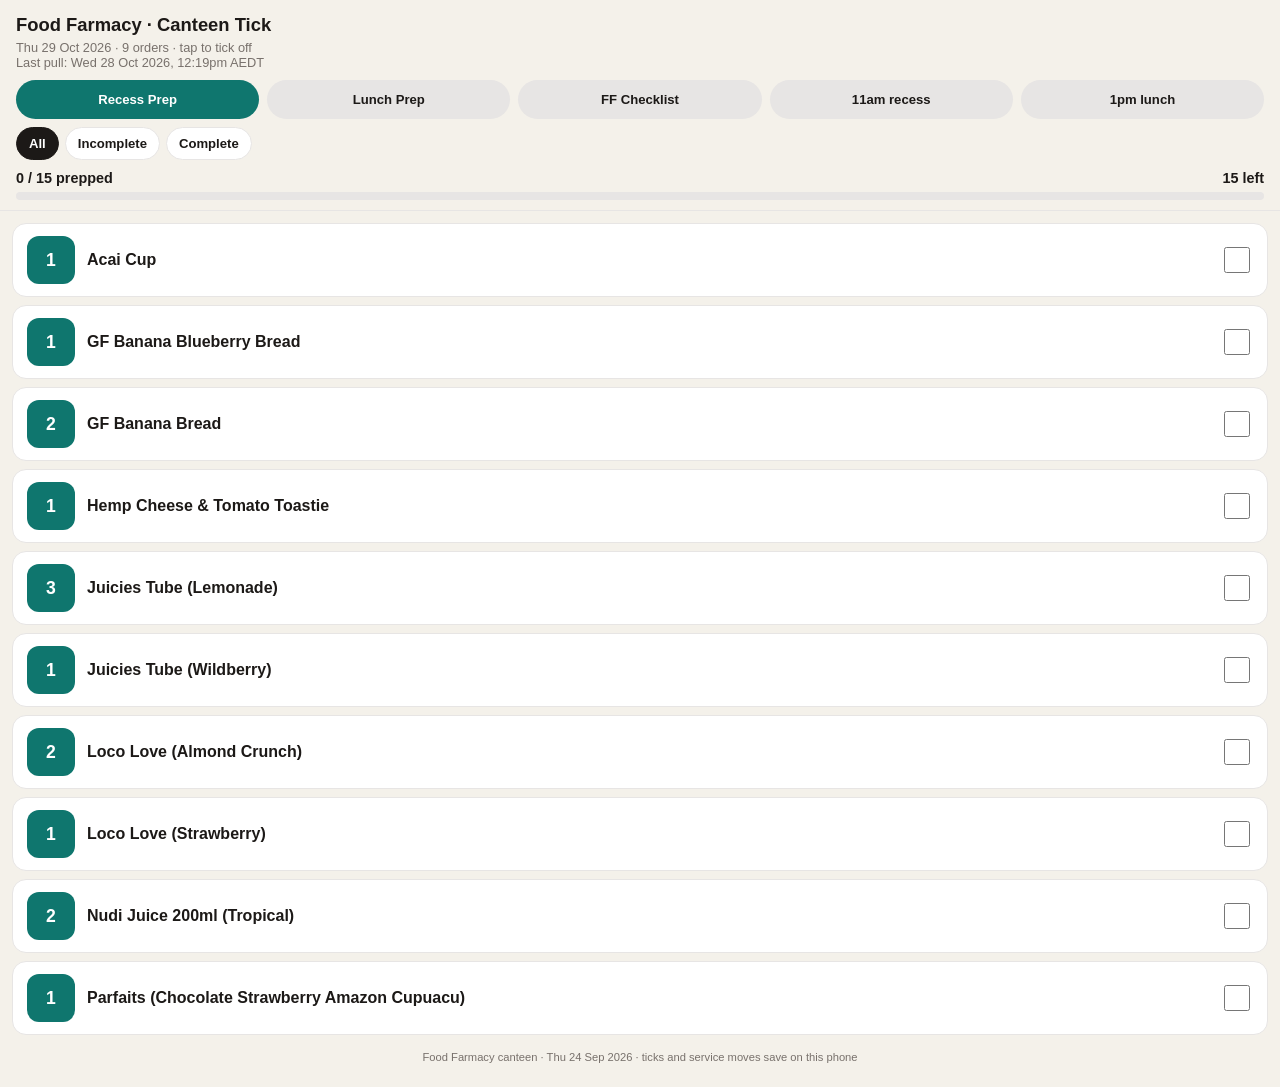
==== index.html @ aab84c87 "Update the canteen board from the 28 Oct 2026 pull. Replace index.html with the Wed 28 Oct 2026 tick" ====
<!DOCTYPE html>
<html lang="en">
<head>
<meta charset="utf-8"/>
<meta name="robots" content="noindex, nofollow"/>
<meta name="viewport" content="width=device-width, initial-scale=1, viewport-fit=cover"/>
<meta name="apple-mobile-web-app-capable" content="yes"/>
<meta name="apple-mobile-web-app-title" content="Canteen Tick"/>
<title>FF Canteen Tick · 24 Sep 2026</title>
<style>
  :root {
    --bg: #f4f1ea; --card: #fff; --ink: #1c1917; --muted: #78716c;
    --accent: #0f766e; --line: #e7e5e4; --warn: #9a3412;
  }
  * { box-sizing: border-box; }
  body {
    margin: 0;
    font-family: -apple-system, BlinkMacSystemFont, "Segoe UI", Roboto, sans-serif;
    background: var(--bg); color: var(--ink);
    padding: 12px 12px calc(24px + env(safe-area-inset-bottom));
  }
  header {
    position: sticky; top: 0; z-index: 5; background: var(--bg);
    margin: -12px -12px 12px; padding: 14px 16px 10px;
    border-bottom: 1px solid var(--line);
  }
  h1 { font-size: 1.15rem; margin: 0 0 4px; }
  .sub { color: var(--muted); font-size: 0.8rem; margin-bottom: 10px; }
  .tabs { display: flex; gap: 8px; }
  .tab {
    flex: 1; border: none; border-radius: 999px; padding: 12px 10px;
    font-size: 0.95rem; font-weight: 600; background: #e7e5e4; color: var(--ink);
  }
  .tab.active { background: var(--accent); color: #fff; }
  .progress {
    margin-top: 10px; font-size: 0.9rem; font-weight: 600;
    display: flex; justify-content: space-between; align-items: center;
  }
  .bar { height: 8px; background: #e7e5e4; border-radius: 999px; overflow: hidden; margin-top: 6px; }
  .bar > span { display: block; height: 100%; background: var(--accent); width: 0%; transition: width .2s; }
  .actions { display: flex; gap: 8px; margin-top: 10px; }
  .actions button {
    flex: 1; padding: 10px; border-radius: 10px; border: 1px solid var(--line);
    background: var(--card); font-size: 0.8rem; font-weight: 600;
  }
  .child {
    background: var(--card); border-radius: 14px; padding: 12px 12px 8px;
    margin-bottom: 10px; box-shadow: 0 1px 2px rgba(0,0,0,.04);
  }
  .child.complete { opacity: 0.55; }
  .child.missing { outline: 2px solid #f59e0b; }
  .badge {
    display: inline-block; font-size: 0.65rem; font-weight: 700;
    background: #fef3c7; color: #92400e; padding: 2px 6px; border-radius: 6px; margin-left: 6px;
  }
  .child-name { font-weight: 700; font-size: 1.05rem; }
  .child-meta { color: var(--muted); font-size: 0.78rem; margin-top: 2px; }
  .item {
    display: flex; align-items: flex-start; gap: 12px;
    padding: 12px 4px; border-top: 1px solid var(--line);
    cursor: pointer; user-select: none; -webkit-tap-highlight-color: transparent;
  }
  .item input { width: 26px; height: 26px; margin-top: 1px; flex-shrink: 0; accent-color: var(--accent); }
  .item.done .label { text-decoration: line-through; color: var(--muted); }
  .label { font-size: 0.98rem; line-height: 1.35; flex: 1; }
  .qty { display: inline-block; min-width: 1.6em; font-weight: 700; color: var(--accent); margin-right: 4px; }
  .special { display: block; margin-top: 4px; font-size: 0.78rem; color: var(--warn); font-weight: 600; }
  .unit-tag {
    display: inline-block; margin-right: 6px; padding: 1px 6px; border-radius: 999px;
    background: #f5f5f4; color: var(--muted); font-size: 0.72rem; font-weight: 800;
    vertical-align: middle;
  }
  .item { align-items: center; }
  .item-main {
    display: flex; align-items: flex-start; gap: 12px;
    flex: 1; min-width: 0; cursor: pointer;
  }
  .btn-move {
    flex-shrink: 0; white-space: nowrap;
    min-height: 44px; padding: 8px 12px; border-radius: 999px;
    border: 1px solid var(--accent); background: #f0fdfa; color: var(--accent);
    font-size: 0.8rem; font-weight: 800; cursor: pointer;
    -webkit-tap-highlight-color: transparent; touch-action: manipulation;
  }
  .btn-move:active { background: #ccfbf1; }
  .moved-hint {
    display: block; margin-top: 2px; font-size: 0.72rem; font-weight: 700; color: var(--accent);
  }
  
  .search-wrap { margin-top: 10px; }
  .search-wrap input {
    width: 100%; padding: 12px 14px; border-radius: 12px;
    border: 1px solid var(--line); font-size: 1rem;
    background: var(--card); color: var(--ink);
  }
  .search-wrap input:focus { outline: 2px solid var(--accent); border-color: var(--accent); }
  .no-match { text-align: center; color: var(--muted); padding: 28px 12px; font-size: 0.95rem; }

  
  .obs-wrap { margin-top: 8px; padding-top: 8px; border-top: 1px dashed var(--line); }
  .obs-wrap label { display: block; font-size: 0.72rem; font-weight: 700; color: var(--muted); margin-bottom: 4px; text-transform: uppercase; letter-spacing: .04em; }
  .obs-wrap textarea {
    width: 100%; min-height: 56px; resize: vertical; padding: 10px;
    border-radius: 10px; border: 1px solid var(--line); font-size: 0.92rem;
    font-family: inherit; background: #fafaf9; color: var(--ink);
  }
  .obs-wrap textarea:focus { outline: 2px solid var(--accent); border-color: var(--accent); background: #fff; }
  .obs-wrap textarea.has-text { background: #fff7ed; border-color: #fdba74; }
  body.view-report header.tick-chrome,
  body.view-report #list,
  body.view-report footer.tick-footer { display: none; }
  body.view-report #reportPage { display: block; }
  #reportPage { display: none; padding: 16px 14px 40px; max-width: 720px; margin: 0 auto; }
  #reportPage .report-top {
    position: sticky; top: 0; z-index: 5;
    background: var(--bg); padding: 8px 0 12px; margin: -8px 0 8px;
  }
  #reportPage h1 {
    margin: 10px 0 4px; font-size: 1.35rem; font-weight: 800; letter-spacing: -0.02em;
  }
  #reportPage .report-date { color: var(--muted); font-size: 0.95rem; margin-bottom: 14px; }
  #reportPage .report-empty {
    background: var(--card); border: 1px dashed var(--line); border-radius: 14px;
    padding: 28px 16px; text-align: center; color: var(--muted);
  }
  .obs-entry {
    background: var(--card); border: 1px solid var(--line); border-radius: 14px;
    padding: 14px; margin-bottom: 10px;
  }
  .obs-entry .who { font-weight: 800; font-size: 1.05rem; }
  .obs-entry .who-meta { color: var(--muted); font-size: 0.82rem; margin-top: 2px; }
  .obs-entry .note {
    margin-top: 10px; white-space: pre-wrap; line-height: 1.45;
    background: #fff7ed; border: 1px solid #fdba74; border-radius: 10px; padding: 10px 12px;
  }
  .report-actions { display: flex; gap: 8px; margin-top: 14px; flex-wrap: wrap; }
  .report-actions button {
    flex: 1; min-width: 120px; padding: 12px; border-radius: 10px; border: none;
    font-weight: 700; font-size: 0.9rem;
  }
  .btn-primary { background: var(--accent); color: #fff; }
  .btn-secondary { background: #e7e5e4; color: var(--ink); }
  #btnBackTick {
    border: 1px solid var(--line); background: var(--card); color: var(--ink);
    border-radius: 10px; padding: 10px 12px; font-weight: 700; font-size: 0.9rem;
  }

  
  .filters { display: flex; gap: 6px; margin-top: 8px; flex-wrap: wrap; }
  .filter-chip {
    border: 1px solid var(--line); background: var(--card); color: var(--ink);
    border-radius: 999px; padding: 8px 12px; font-size: 0.82rem; font-weight: 700;
  }
  .filter-chip.active { background: var(--ink); color: #fff; border-color: var(--ink); }

  

  .child-tag {
    display: inline-block;
    margin-right: 6px;
    padding: 1px 7px;
    border-radius: 999px;
    background: #e8f5f1;
    color: #0d5c4d;
    font-size: 0.72rem;
    font-weight: 800;
    vertical-align: middle;
  }

  #btnReport {
    width: 100%;
    margin-top: 10px;
    padding: 14px 12px;
    border: none;
    border-radius: 12px;
    background: var(--accent);
    color: #fff;
    font-size: 1rem;
    font-weight: 800;
  }


  .prep-row {
    display: flex; align-items: center; gap: 12px;
    background: var(--card); border: 1px solid var(--line);
    border-radius: 14px; padding: 12px 14px; margin-bottom: 8px;
  }
  .prep-row.done { opacity: 0.55; }
  .prep-row.done .prep-name { text-decoration: line-through; }
  .prep-qty {
    min-width: 48px; height: 48px; border-radius: 12px;
    background: var(--accent); color: #fff;
    display: flex; align-items: center; justify-content: center;
    font-weight: 900; font-size: 1.1rem; flex-shrink: 0;
  }
  .prep-row.done .prep-qty { background: #a8a29e; }
  .prep-name { font-weight: 700; font-size: 1rem; flex: 1; }
  .prep-row input[type=checkbox] { width: 26px; height: 26px; accent-color: var(--accent); flex-shrink: 0; }
  .tabs { flex-wrap: wrap; }
  .tab { font-size: 0.82rem; }
  /* Five tabs: on phones, prep + checklist on the first row, handout on the second. */
  @media (max-width: 640px) {
    .tabs { gap: 6px; }
    .tab {
      flex: 1 1 calc(33.333% - 6px);
      padding: 10px 6px;
      font-size: 0.75rem;
      line-height: 1.2;
      white-space: normal;
    }
  }
  .chrome-handout .search-wrap,
  .chrome-handout .filters,
  .chrome-handout #btnReport,
  body.mode-prep .search-wrap,
  body.mode-prep #btnReport,
  body.mode-checklist .search-wrap,
  body.mode-checklist .filters,
  body.mode-checklist #btnReport { display: none; }




  .child-head { display: flex; flex-wrap: wrap; align-items: flex-start; gap: 8px; margin-bottom: 4px; }
  .child-head-text { flex: 1; min-width: 140px; }
  .btn-docket {
    border: 1px solid var(--accent); background: #ecfdf5; color: var(--accent);
    border-radius: 999px; padding: 6px 12px; font-size: 0.75rem; font-weight: 800;
    white-space: nowrap; cursor: pointer;
  }
  .btn-docket:active { background: #d1fae5; }
  #docketLightbox {
    display: none; position: fixed; inset: 0; z-index: 100;
    background: rgba(0,0,0,.72); padding: 16px; overflow: auto;
    align-items: flex-start; justify-content: center;
  }
  #docketLightbox.open { display: flex; }
  #docketLightbox .lb-inner {
    position: relative; background: #fff; border-radius: 14px;
    padding: 14px; max-width: 720px; width: 100%; margin: auto;
  }
  #docketLightbox .lb-close {
    position: absolute; top: 8px; right: 8px; width: 44px; height: 44px;
    border: none; border-radius: 999px; background: #e7e5e4; color: #1c1917;
    font-size: 1.4rem; font-weight: 800; cursor: pointer; line-height: 1;
    z-index: 5; -webkit-tap-highlight-color: transparent;
  }
  #docketLightbox .lb-title { font-weight: 800; margin: 0 40px 10px 0; font-size: 1rem; }
  #docketLightbox .lb-imgs { display: flex; flex-direction: column; gap: 12px; }
  #docketLightbox img {
    width: 100%; height: auto; border-radius: 10px; display: block;
    background: #f5f5f4;
  }

  footer { text-align: center; color: var(--muted); font-size: 0.7rem; margin-top: 16px; }
</style>
</head>
<body>
<header class="tick-chrome">
  <h1>Food Farmacy · Canteen Tick</h1>
  <div class="sub">Thu 29 Oct 2026 · 9 orders · tap to tick off<br><span id="lastPull"></span></div>
  <div class="tabs">
    <button class="tab active" data-view="prep-recess" type="button">Recess Prep</button>
    <button class="tab" data-view="prep-lunch" type="button">Lunch Prep</button>
    <button class="tab" data-view="ff-checklist" type="button">FF Checklist</button>
    <button class="tab" data-view="handout-recess" type="button">11am recess</button>
    <button class="tab" data-view="handout-lunch" type="button">1pm lunch</button>
  </div>
  <div class="search-wrap">
    <input id="search" type="search" placeholder="Search child, parent, or item…" autocomplete="off" enterkeyhint="search"/>
  </div>
  <div class="filters" role="group" aria-label="Completion filter">
    <button type="button" class="filter-chip active" data-filter="all">All</button>
    <button type="button" class="filter-chip" data-filter="incomplete">Incomplete</button>
    <button type="button" class="filter-chip" data-filter="complete">Complete</button>
  </div>
  <div class="progress">
    <span id="progText">0 / 0</span>
    <span id="leftText"></span>
  </div>
  <div class="bar"><span id="progBar"></span></div>
  <button type="button" id="btnReport">Generate observation report</button>
</header>
<main id="list"></main>
<footer class="tick-footer">Food Farmacy canteen · Thu 24 Sep 2026 · ticks and service moves save on this phone</footer>

<section id="reportPage" aria-label="Observations report">
  <div class="report-top">
    <button type="button" id="btnBackTick">← Back to tick list</button>
  </div>
  <h1>Observations</h1>
  <div class="report-date" id="reportDate"></div>
  <div id="reportEntries"></div>
  <div class="report-actions">
    <button type="button" class="btn-primary" id="btnCopyReport">Copy report</button>
    <button type="button" class="btn-secondary" id="btnDownloadReport">Download .txt</button>
  </div>
</section>



<div id="docketLightbox" aria-hidden="true">
  <div class="lb-inner" role="dialog" aria-modal="true" aria-labelledby="lbTitle">
    <button type="button" class="lb-close" id="lbClose" aria-label="Close">×</button>
    <div class="lb-title" id="lbTitle">Docket</div>
    <div class="lb-imgs" id="lbImgs"></div>
  </div>
</div>

<script>
const STORAGE_KEY = 'ff-canteen-tick-2026-10-28-v1';
const LAST_PULL = 'Wed 28 Oct 2026, 12:19pm AEDT'; // update on every Bopple pull
// FF Checklist ticks live in this same object as "checklist:<item name>".
// Bump STORAGE_KEY each new pull so old ticks reset.
// Service for a line: explicit "lunch"/"recess" in that line's notes wins, then the
// then the product default (order notes are ignored) (snacks → recess, everything else → lunch).
// Future pulls should store lineNotes/orderNotes and call assignService — do not
// hard-code service from the product list alone.
function explicitService(text){
  if (!text) return null;
  const s = String(text).toLowerCase();
  const lunch = /\blunch\b/.test(s);
  const recess = /\brecess\b/.test(s);
  if (lunch === recess) return null;
  return lunch ? 'lunch' : 'recess';
}
function productDefaultService(name){
  const n = String(name || '').toLowerCase();
  if (n.includes('banana') && n.includes('bread')) return 'recess'; // incl. Banana Blueberry Bread
  if (n.includes('acai')) return 'recess';
  if (n.includes('nudi')) return 'recess'; // also Nudie Juice
  if (n.includes('juicies')) return 'recess';
  if (n.includes('buckwheat')) return 'recess';
  if (n.includes('parfait')) return 'recess';
  if (n.includes('tempeh')) return 'recess';
  if (n.includes('cookie') && n.includes('oat')) return 'recess';
  if (n.includes('loco love')) return 'recess';
  return 'lunch';
}
function assignService(name, lineNotes, orderNotes){
  return explicitService(lineNotes) || productDefaultService(name); // order-level notes never override
}
function expandItem(item, orderNotes){
  const qty = Math.max(1, item.qty || 1);
  const service = assignService(item.name, item.lineNotes, orderNotes);
  const units = [];
  for (let u = 1; u <= qty; u++) {
    units.push({
      ...item,
      service,
      qty: 1,
      unit: u,
      unitTotal: qty,
      id: qty > 1 ? item.id + '-u' + u : item.id,
    });
  }
  return units;
}
function expandPeople(people){
  for (const p of people) {
    const orderNotes = p.orderNotes || null;
    p.items = p.items.flatMap(item => expandItem(item, orderNotes));
  }
}
const PEOPLE = [
  { id:'26394658', orderId:'26394658', dockets:['dockets/26394658.png'], name:"Ben & Clara", parent:"Amanda Thompson", pickup:"11:00am", items:[
    { id:"26394658-parfaits-chocolate-strawberry-amazon-cupuacu-0", qty:1, name:"Parfaits (Chocolate Strawberry Amazon Cupuacu)" },
    { id:"26394658-sausage-roll-1", qty:1, name:"Sausage Roll", lineNotes:"Clara", child:"Clara" },
  ]},
  { id:'26392002', orderId:'26392002', dockets:['dockets/26392002.png'], name:"Jada", parent:"Krystal Mills", pickup:"10:00am", items:[
    { id:"26392002-loco-love-almond-crunch-0", qty:1, name:"Loco Love (Almond Crunch)", child:"Jada" },
    { id:"26392002-nacho-bowl-1", qty:1, name:"Nacho Bowl", child:"Jada" },
  ]},
  { id:'26391664', orderId:'26391664', dockets:['dockets/26391664.png'], name:"Abigail & Mario", parent:"Karin Gonzalez", pickup:"12:30pm", items:[
    { id:"26391664-loco-love-almond-crunch-0", qty:1, name:"Loco Love (Almond Crunch)", lineNotes:"Abigail P", child:"Abigail" },
    { id:"26391664-loco-love-strawberry-1", qty:1, name:"Loco Love (Strawberry)", lineNotes:"Mario", child:"Mario" },
    { id:"26391664-pasta-napolitana-sauce-whole-wheat-2", qty:1, name:"Pasta & Napolitana Sauce (Whole Wheat)", lineNotes:"Abigail P", child:"Abigail" },
    { id:"26391664-pasta-napolitana-sauce-whole-wheat-3", qty:1, name:"Pasta & Napolitana Sauce (Whole Wheat)", lineNotes:"Mario P - no sauce", child:"Mario" },
  ]},
  { id:'26391546', orderId:'26391546', dockets:['dockets/26391546.png'], name:"Denali & Indiana", parent:"Claudia Sheppard", pickup:"11:15am", orderNotes:"Denali and Indiana", items:[
    { id:"26391546-hemp-cheese-tomato-toastie-0", qty:2, name:"Hemp Cheese & Tomato Toastie", child:"Denali & Indiana" },
  ]},
  { id:'26391456', orderId:'26391456', dockets:['dockets/26391456.png'], name:"Hannah Deves", parent:"Alexis Deves", pickup:"10:00am", orderNotes:"Hannah Deves. toronto", items:[
    { id:"26391456-juicies-tube-wildberry-0", qty:1, name:"Juicies Tube (Wildberry)", lineNotes:"Hannah Deves - Toronto" },
    { id:"26391456-sausage-roll-1", qty:1, name:"Sausage Roll", lineNotes:"Hannah Deves - Toronto School" },
  ]},
  { id:'26390170', orderId:'26390170', dockets:['dockets/26390170.png'], name:"Maja Rees (Kindy)", parent:"Joel Rees", pickup:"Wed 28 Oct 9:00am", orderNotes:"Maja - Kindy", items:[
    { id:"26390170-fruit-salad-0", qty:1, name:"Fruit Salad", child:"Maja" },
  ]},
  { id:'26389884', orderId:'26389884', dockets:['dockets/26389884.png'], name:"Hannah & Koen", parent:"Bronwyn Stafford", pickup:"10:30am", orderNotes:"Stafford", items:[
    { id:"26389884-acai-cup-0", qty:1, name:"Acai Cup", lineNotes:"Koen lunch", child:"Koen" },
    { id:"26389884-gf-banana-bread-1", qty:1, name:"GF Banana Bread", lineNotes:"Koen recess", child:"Koen" },
    { id:"26389884-hemp-cheese-tomato-toastie-2", qty:1, name:"Hemp Cheese & Tomato Toastie", lineNotes:"Hannah for recess", child:"Hannah" },
    { id:"26389884-juicies-tube-lemonade-3", qty:2, name:"Juicies Tube (Lemonade)", lineNotes:"Hannah and Koen for recess", child:"Hannah & Koen" },
    { id:"26389884-pies-creamy-mushroom-4", qty:1, name:"Pies (Creamy Mushroom)", lineNotes:"Hannah", child:"Hannah" },
    { id:"26389884-tempeh-chips-sea-salt-5", qty:1, name:"Tempeh Chips (Sea Salt)", lineNotes:"Koen lunch", child:"Koen" },
  ]},
  { id:'26389095', orderId:'26389095', dockets:['dockets/26389095.png'], name:"Ariana & Emilia", parent:"Natasha Curnow", pickup:"11:00am", items:[
    { id:"26389095-acai-cup-0", qty:1, name:"Acai Cup", lineNotes:"Ariana recess", child:"Ariana" },
    { id:"26389095-juicies-tube-lemonade-1", qty:1, name:"Juicies Tube (Lemonade)", lineNotes:"Emilia recess. If no lemonade then lime please", child:"Emilia" },
    { id:"26389095-juicies-tube-lemonade-2", qty:1, name:"Juicies Tube (Lemonade)", lineNotes:"Ariana lunch. If no lemonade then lime please", child:"Ariana" },
    { id:"26389095-pasta-napolitana-sauce-whole-wheat-3", qty:1, name:"Pasta & Napolitana Sauce (Whole Wheat)", lineNotes:"Ariana lunch", child:"Ariana" },
  ]},
  { id:'26388838', orderId:'26388838', dockets:['dockets/26388838.png'], name:"Chloe", parent:"Karina Mora", pickup:"10:00am", items:[
    { id:"26388838-gf-banana-blueberry-bread-0", qty:1, name:"GF Banana Blueberry Bread", child:"Chloe" },
    { id:"26388838-gf-banana-bread-1", qty:1, name:"GF Banana Bread", child:"Chloe" },
    { id:"26388838-nudi-juice-200ml-tropical-2", qty:2, name:"Nudi Juice 200ml (Tropical)", child:"Chloe" },
    { id:"26388838-sausage-roll-3", qty:1, name:"Sausage Roll", child:"Chloe" },
  ]},
];
expandPeople(PEOPLE);
document.getElementById('lastPull').textContent = 'Last pull: ' + LAST_PULL;
let view = 'prep-recess';
let searchQuery = '';
let statusFilter = 'all';
const MOVE_KEY = STORAGE_KEY + '-moves';
const OBS_KEY = 'ff-canteen-tick-2026-09-24-observations';
const OBS_KEY_PREV = 'ff-canteen-tick-2026-09-24-v2-observations';
let done = loadDone();
let observations = loadObs();
let serviceMoves = loadMoves();
function loadDone(){ try { return JSON.parse(localStorage.getItem(STORAGE_KEY)||'{}'); } catch { return {}; } }
function saveDone(){ localStorage.setItem(STORAGE_KEY, JSON.stringify(done)); }
function loadMoves(){ try { return JSON.parse(localStorage.getItem(MOVE_KEY)||'{}'); } catch { return {}; } }
function saveMoves(){ localStorage.setItem(MOVE_KEY, JSON.stringify(serviceMoves)); }
function loadObs(){
  try {
    const cur = localStorage.getItem(OBS_KEY);
    if (cur) return JSON.parse(cur);
    const prev = localStorage.getItem(OBS_KEY_PREV);
    if (prev) { localStorage.setItem(OBS_KEY, prev); return JSON.parse(prev); }
  } catch { /* keep empty */ }
  return {};
}
function saveObs(){ localStorage.setItem(OBS_KEY, JSON.stringify(observations)); }
function isPrepView(){ return view.startsWith('prep-'); }
function isChecklistView(){ return view === 'ff-checklist'; }
function serviceOfView(){ return view.endsWith('recess') ? 'recess' : 'lunch'; }
function prepKey(svc, name){ return 'prep:' + svc + ':' + name; }
function checklistKey(name){ return 'checklist:' + name; }
const CHECKLIST_LETTUCE = 'Head of Lettuce';
function effectiveService(item){
  const moved = serviceMoves[item.id];
  return (moved === 'lunch' || moved === 'recess') ? moved : item.service;
}
function findItem(id){
  for (const p of PEOPLE) for (const i of p.items) if (i.id === id) return i;
  return null;
}
function itemsForService(svc){
  const out=[];
  for (const p of PEOPLE){
    const items=p.items.filter(i=>effectiveService(i)===svc);
    if(items.length) out.push({...p, items});
  }
  out.sort((a,b)=>a.name.localeCompare(b.name));
  return out;
}
function aggregatePrep(svc){
  const map = new Map();
  for (const p of PEOPLE){
    for (const i of p.items){
      if (effectiveService(i) !== svc) continue;
      const prev = map.get(i.name) || 0;
      map.set(i.name, prev + i.qty);
    }
  }
  return [...map.entries()]
    .map(([name, qty]) => ({ id: prepKey(svc, name), name, qty }))
    .sort((a,b) => a.name.localeCompare(b.name));
}
// Global stock list: every expanded unit once, across both services.
// A service move only changes effectiveService; it does not copy the line,
// so summing here cannot double-count. Always add 1 Head of Lettuce
// (nacho-bowl ingredient), even when lettuce is never ordered on its own.
function aggregateChecklist(){
  const map = new Map();
  for (const p of PEOPLE){
    for (const i of p.items){
      const prev = map.get(i.name) || 0;
      map.set(i.name, prev + i.qty);
    }
  }
  map.set(CHECKLIST_LETTUCE, (map.get(CHECKLIST_LETTUCE) || 0) + 1);
  return [...map.entries()]
    .map(([name, qty]) => ({ id: checklistKey(name), name, qty }))
    .sort((a,b) => a.name.localeCompare(b.name));
}
function escapeHtml(s){ return String(s).replace(/[&<>"']/g,c=>({'&':'&amp;','<':'&lt;','>':'&gt;','"':'&quot;',"'":'&#39;'}[c])); }
function render(){
  const list=document.getElementById('list');
  document.body.classList.toggle('mode-prep', isPrepView());
  document.body.classList.toggle('mode-checklist', isChecklistView());
  document.querySelectorAll('.tab').forEach(t=>t.classList.toggle('active', t.dataset.view===view));

  if (isPrepView() || isChecklistView()) {
    const checklist = isChecklistView();
    let rows = checklist ? aggregateChecklist() : aggregatePrep(serviceOfView());
    let svcTotal = 0, svcChecked = 0;
    for (const r of rows) { svcTotal += r.qty; if (done[r.id]) svcChecked += r.qty; }
    const verb = checklist ? 'checked' : 'prepped';
    document.getElementById('progText').textContent = `${svcChecked} / ${svcTotal} ${verb}`;
    document.getElementById('leftText').textContent = svcTotal ? `${svcTotal - svcChecked} left` : '';
    document.getElementById('progBar').style.width = svcTotal ? `${(svcChecked/svcTotal)*100}%` : '0%';

    // Checklist chrome hides the filter chips, so always show the full global list.
    if (!checklist) {
      if (statusFilter === 'incomplete') rows = rows.filter(r => !done[r.id]);
      else if (statusFilter === 'complete') rows = rows.filter(r => !!done[r.id]);
    }

    if (!rows.length) {
      const empty = checklist
        ? 'Nothing on the checklist'
        : (statusFilter==='complete'?'Nothing marked prepped yet':statusFilter==='incomplete'?'All prep items done':'Nothing to prep');
      list.innerHTML = `<div class="no-match">${empty}</div>`;
      return;
    }
    list.innerHTML = rows.map(r => {
      const isDone = !!done[r.id];
      return `<label class="prep-row ${isDone?'done':''}">
        <span class="prep-qty">${r.qty}</span>
        <span class="prep-name">${escapeHtml(r.name)}</span>
        <input type="checkbox" data-id="${escapeHtml(r.id)}" ${isDone?'checked':''}/>
      </label>`;
    }).join('');
    return;
  }

  const service = serviceOfView();
  let groups=itemsForService(service);
  const q = searchQuery.trim().toLowerCase();
  const serviceAll = groups;
  let svcTotal = 0, svcChecked = 0;
  for (const g of serviceAll) for (const i of g.items) { svcTotal += i.qty; if (done[i.id]) svcChecked += i.qty; }
  if (q) {
    groups = groups.map(g => {
      const parentHit = (g.parent||'').toLowerCase().includes(q);
      const nameHit = (g.name||'').toLowerCase().includes(q);
      const items = g.items.filter(i =>
        parentHit || nameHit ||
        (i.name||'').toLowerCase().includes(q) ||
        (i.special||'').toLowerCase().includes(q) ||
        (i.child||'').toLowerCase().includes(q)
      );
      if (parentHit || nameHit) return { ...g, items: g.items };
      return { ...g, items };
    }).filter(g => g.items.length);
  }
  if (statusFilter === 'incomplete') {
    groups = groups.map(g => ({
      ...g,
      items: g.items.filter(i => !done[i.id])
    })).filter(g => g.items.length);
  } else if (statusFilter === 'complete') {
    groups = groups.map(g => ({
      ...g,
      items: g.items.filter(i => !!done[i.id])
    })).filter(g => g.items.length);
  }
  document.getElementById('progText').textContent=`${svcChecked} / ${svcTotal} handed out`;
  document.getElementById('leftText').textContent=svcTotal?`${svcTotal-svcChecked} left`:'';
  document.getElementById('progBar').style.width=svcTotal?`${(svcChecked/svcTotal)*100}%`:'0%';
  if (!groups.length) {
    let emptyMsg = 'Nothing in this service';
    if (q && statusFilter !== 'all') emptyMsg = `No ${statusFilter} matches for “${escapeHtml(searchQuery.trim())}”`;
    else if (q) emptyMsg = `No matches for “${escapeHtml(searchQuery.trim())}”`;
    else if (statusFilter === 'incomplete') emptyMsg = 'All items in this service are complete';
    else if (statusFilter === 'complete') emptyMsg = 'No completed items in this service yet';
    list.innerHTML = `<div class="no-match">${emptyMsg}</div>`;
    return;
  }
  list.innerHTML=groups.map(g=>{
    const allDone=g.items.every(i=>done[i.id]);
    const meta=[g.parent?`Parent: ${g.parent}`:null, g.pickup?`Pickup ${g.pickup}`:null].filter(Boolean).join(' · ');
    const badge=g.missing?'<span class="badge">WAS MISSING</span>':'';
    const rows=g.items.map(i=>{
      const isDone=!!done[i.id];
      const svcNow = effectiveService(i);
      const other = svcNow === 'recess' ? 'lunch' : 'recess';
      const otherLabel = other === 'lunch' ? 'Lunch' : 'Recess';
      const childTag = i.child ? `<span class="child-tag">${escapeHtml(i.child)}</span>` : '';
      const unitTag = i.unitTotal > 1 ? `<span class="unit-tag">${i.unit} of ${i.unitTotal}</span>` : '';
      const movedHint = (serviceMoves[i.id] && serviceMoves[i.id] !== i.service)
        ? `<span class="moved-hint">moved from ${escapeHtml(i.service)}</span>` : '';
      const special = i.special ? `<span class="special">${escapeHtml(i.special)}</span>` : '';
      return `<div class="item ${isDone?'done':''}">
        <label class="item-main">
          <input type="checkbox" data-id="${escapeHtml(i.id)}" ${isDone?'checked':''}/>
          <span class="label">${unitTag}${childTag}${escapeHtml(i.name)}${special}${movedHint}</span>
        </label>
        <button type="button" class="btn-move" data-move-id="${escapeHtml(i.id)}" data-move-to="${other}" aria-label="Move ${escapeHtml(i.name)} to ${otherLabel}">→ ${otherLabel}</button>
      </div>`;
    }).join('');
        const obsVal = observations[g.id] || '';
    const obsClass = obsVal.trim() ? 'has-text' : '';
    const orderId = g.orderId || g.id;
    const dockets = Array.isArray(g.dockets) ? g.dockets : (orderId ? ['dockets/' + orderId + '.png'] : []); // dockets:[] = no screenshot
    const docketBtn = dockets.length
      ? `<button type="button" class="btn-docket" data-dockets="${escapeHtml(JSON.stringify(dockets))}" data-docket-name="${escapeHtml(g.name)}">View docket</button>`
      : '';
    return `<section class="child ${allDone?'complete':''} ${g.missing?'missing':''}" data-person="${g.id}">
      <div class="child-head"><div class="child-head-text"><div class="child-name">${escapeHtml(g.name)}${badge}</div>
      ${meta?`<div class="child-meta">${escapeHtml(meta)}</div>`:''}</div>${docketBtn}</div>
      ${rows}
      <div class="obs-wrap">
        <label for="obs-${g.id}">Observations</label>
        <textarea id="obs-${g.id}" class="${obsClass}" data-person="${g.id}" placeholder="Notes for this order…">${escapeHtml(obsVal)}</textarea>
      </div>
    </section>`;
  }).join('');
}
document.getElementById('list').addEventListener('change',e=>{
  const t=e.target; if(!t.matches('input[type=checkbox][data-id]')) return;
  if(t.checked) done[t.dataset.id]=true; else delete done[t.dataset.id];
  saveDone(); render();
});
document.querySelectorAll('.tab').forEach(btn=>btn.addEventListener('click',()=>{ view=btn.dataset.view; render(); }));

document.getElementById('search').addEventListener('input', (e) => {
  searchQuery = e.target.value || '';
  render();
});
document.querySelectorAll('.filter-chip').forEach(btn => {
  btn.addEventListener('click', () => {
    statusFilter = btn.dataset.filter;
    document.querySelectorAll('.filter-chip').forEach(b => b.classList.toggle('active', b === btn));
    render();
  });
});

document.getElementById('list').addEventListener('input', (e) => {
  const t = e.target;
  if (!t.matches('textarea[data-person]')) return;
  const id = t.dataset.person;
  const val = t.value;
  if (val.trim()) { observations[id] = val; t.classList.add('has-text'); }
  else { delete observations[id]; t.classList.remove('has-text'); }
  saveObs();
});

function formatReportDate(d) {
  return d.toLocaleDateString('en-AU', { weekday: 'short', day: 'numeric', month: 'short', year: 'numeric' });
}
function entriesWithObs() {
  return PEOPLE
    .map(p => ({ p, note: (observations[p.id] || '').trim() }))
    .filter(x => x.note)
    .sort((a, b) => a.p.name.localeCompare(b.p.name));
}
function buildReportText() {
  const lines = [];
  const now = new Date();
  lines.push('Observations — ' + formatReportDate(now));
  lines.push('Generated: ' + now.toLocaleString('en-AU'));
  lines.push('');
  const rows = entriesWithObs();
  if (!rows.length) {
    lines.push('(No observations entered yet.)');
  } else {
    for (const { p, note } of rows) {
      const meta = [p.parent ? 'Parent: ' + p.parent : null, p.pickup ? 'Pickup ' + p.pickup : null].filter(Boolean).join(' · ');
      lines.push(p.name);
      if (meta) lines.push(meta);
      lines.push(note);
      lines.push('');
    }
  }
  return lines.join('\n').trim() + '\n';
}
function openReport() {
  const now = new Date();
  document.getElementById('reportDate').textContent = formatReportDate(now);
  const box = document.getElementById('reportEntries');
  const rows = entriesWithObs();
  if (!rows.length) {
    box.innerHTML = '<div class="report-empty">No observations yet.<br/>Add notes under each order, then come back here.</div>';
  } else {
    box.innerHTML = rows.map(({ p, note }) => {
      const meta = [p.parent ? 'Parent: ' + p.parent : null, p.pickup ? 'Pickup ' + p.pickup : null].filter(Boolean).join(' · ');
      return `<article class="obs-entry">
        <div class="who">${escapeHtml(p.name)}${p.missing ? ' <span class="badge">WAS MISSING</span>' : ''}</div>
        ${meta ? `<div class="who-meta">${escapeHtml(meta)}</div>` : ''}
        <div class="note">${escapeHtml(note)}</div>
      </article>`;
    }).join('');
  }
  document.body.classList.add('view-report');
  window.scrollTo(0, 0);
}
function closeReport() {
  document.body.classList.remove('view-report');
  }
document.getElementById('btnReport').addEventListener('click', openReport);
document.getElementById('btnBackTick').addEventListener('click', closeReport);
document.getElementById('btnCopyReport').addEventListener('click', async () => {
  const text = buildReportText();
  try {
    await navigator.clipboard.writeText(text);
    alert('Report copied');
  } catch {
    prompt('Copy report:', text);
  }
});
document.getElementById('btnDownloadReport').addEventListener('click', () => {
  const text = buildReportText();
  const blob = new Blob([text], { type: 'text/plain' });
  const a = document.createElement('a');
  a.href = URL.createObjectURL(blob);
  a.download = 'canteen-observations-2026-09-24.txt';
  a.click();
  URL.revokeObjectURL(a.href);
});




function openDocketLightbox(paths, title) {
  const box = document.getElementById('docketLightbox');
  const imgs = document.getElementById('lbImgs');
  document.getElementById('lbTitle').textContent = title ? ('Docket · ' + title) : 'Docket';
  imgs.innerHTML = (paths||[]).map(src => `<img src="${escapeHtml(src)}" alt="Canteen order screenshot"/>`).join('');
  imgs.querySelectorAll('img').forEach(img => {
    img.addEventListener('error', () => {
      const note = document.createElement('p');
      note.className = 'no-match';
      note.textContent = 'Order screenshot not loaded yet';
      img.replaceWith(note);
    });
  });
  box.classList.add('open');
  box.setAttribute('aria-hidden', 'false');
}
function closeDocketLightbox() {
  const box = document.getElementById('docketLightbox');
  box.classList.remove('open');
  box.setAttribute('aria-hidden', 'true');
  document.getElementById('lbImgs').innerHTML = '';
}
document.getElementById('list').addEventListener('click', (e) => {
  const moveBtn = e.target.closest('.btn-move');
  if (moveBtn) {
    e.preventDefault();
    e.stopPropagation();
    const id = moveBtn.dataset.moveId;
    const to = moveBtn.dataset.moveTo;
    const item = findItem(id);
    if (!item || (to !== 'lunch' && to !== 'recess')) return;
    if (to === item.service) delete serviceMoves[id];
    else serviceMoves[id] = to;
    saveMoves();
    render();
    return;
  }
  const btn = e.target.closest('.btn-docket');
  if (!btn) return;
  e.preventDefault();
  e.stopPropagation();
  let paths = [];
  try { paths = JSON.parse(btn.dataset.dockets || '[]'); } catch {}
  openDocketLightbox(paths, btn.dataset.docketName || '');
});
document.addEventListener('click', (e) => {
  if (e.target.closest('#lbClose')) {
    e.preventDefault();
    e.stopPropagation();
    closeDocketLightbox();
    return;
  }
  if (e.target.id === 'docketLightbox') closeDocketLightbox();
});
document.addEventListener('keydown', (e) => {
  if (e.key === 'Escape') closeDocketLightbox();
});

render();
</script>

</body>
</html>
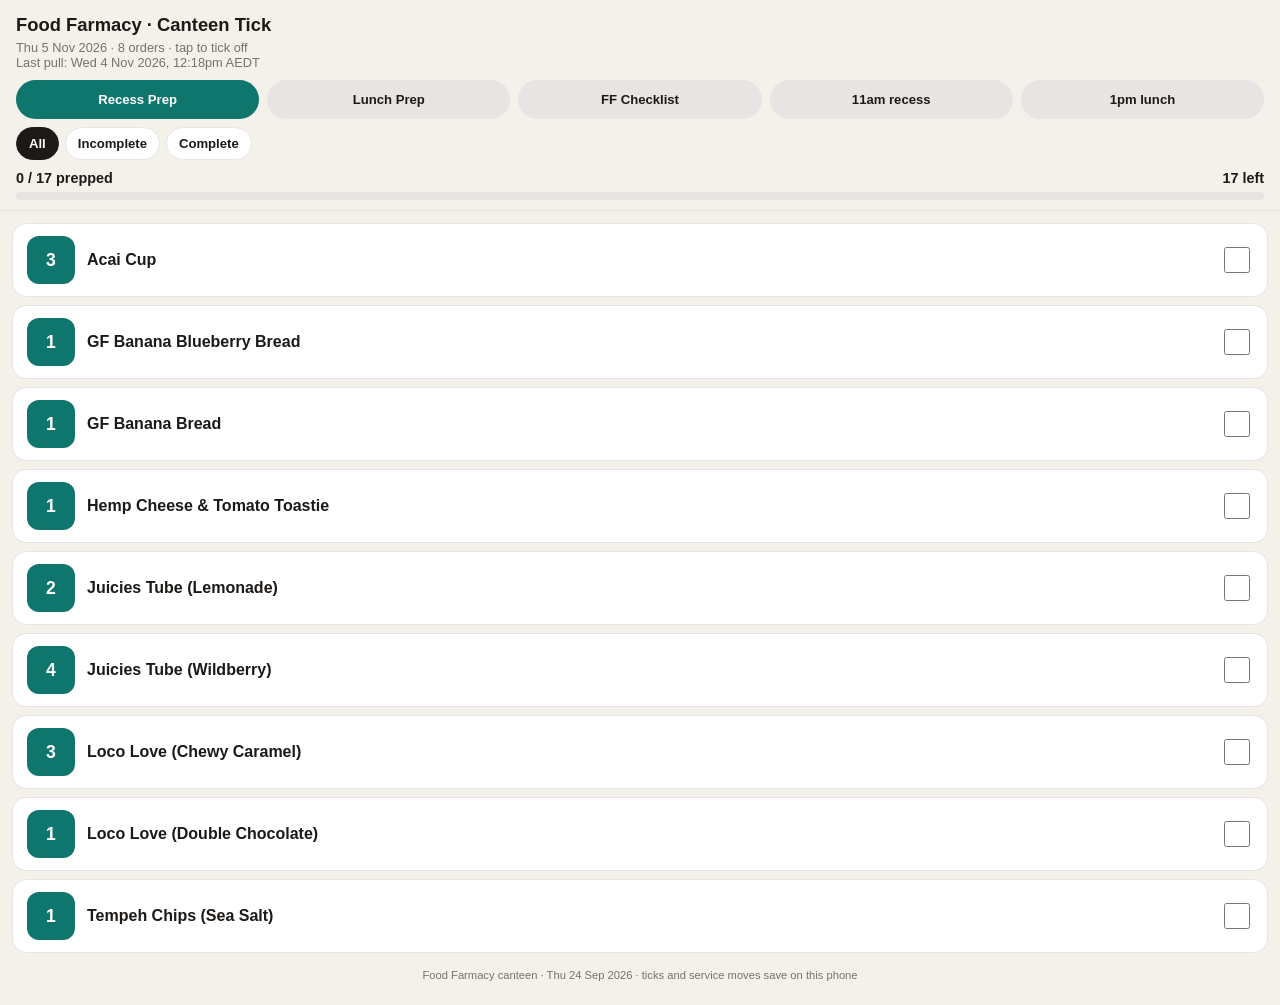
==== commit e7bdf3a7: "Update the canteen board from the 4 Nov 2026 pull. Replace the root tick-app with Thursday 5 Nov ord" ====
--- a/index.html
+++ b/index.html
@@ -258,7 +258,7 @@
 <body>
 <header class="tick-chrome">
   <h1>Food Farmacy · Canteen Tick</h1>
-  <div class="sub">Thu 29 Oct 2026 · 9 orders · tap to tick off<br><span id="lastPull"></span></div>
+  <div class="sub">Thu 5 Nov 2026 · 8 orders · tap to tick off<br><span id="lastPull"></span></div>
   <div class="tabs">
     <button class="tab active" data-view="prep-recess" type="button">Recess Prep</button>
     <button class="tab" data-view="prep-lunch" type="button">Lunch Prep</button>
@@ -308,8 +308,8 @@
 </div>
 
 <script>
-const STORAGE_KEY = 'ff-canteen-tick-2026-10-28-v1';
-const LAST_PULL = 'Wed 28 Oct 2026, 12:19pm AEDT'; // update on every Bopple pull
+const STORAGE_KEY = 'ff-canteen-tick-2026-11-04-v1';
+const LAST_PULL = 'Wed 4 Nov 2026, 12:18pm AEDT'; // update on every Bopple pull
 // FF Checklist ticks live in this same object as "checklist:<item name>".
 // Bump STORAGE_KEY each new pull so old ticks reset.
 // Service for a line: explicit "lunch"/"recess" in that line's notes wins, then the
@@ -363,49 +363,47 @@
   }
 }
 const PEOPLE = [
-  { id:'26394658', orderId:'26394658', dockets:['dockets/26394658.png'], name:"Ben & Clara", parent:"Amanda Thompson", pickup:"11:00am", items:[
-    { id:"26394658-parfaits-chocolate-strawberry-amazon-cupuacu-0", qty:1, name:"Parfaits (Chocolate Strawberry Amazon Cupuacu)" },
-    { id:"26394658-sausage-roll-1", qty:1, name:"Sausage Roll", lineNotes:"Clara", child:"Clara" },
+  { id:'26534212', orderId:'26534212', dockets:['dockets/26534212.png'], name:"Catarina & Antoine", parent:"Camila Ito Skaf", pickup:"ASAP \u00b7 placed Wed 4 Nov 2026, 11:36am", orderNotes:"Catarina and Antoine", items:[
+    { id:"26534212-fruit-salad-0", qty:1, name:"Fruit Salad" },
+    { id:"26534212-loco-love-chewy-caramel-1", qty:1, name:"Loco Love (Chewy Caramel)" },
+    { id:"26534212-loco-love-chewy-caramel-2", qty:1, name:"Loco Love (Chewy Caramel)" },
+    { id:"26534212-pasta-napolitana-sauce-whole-wheat-3", qty:2, name:"Pasta & Napolitana Sauce (Whole Wheat)" },
   ]},
-  { id:'26392002', orderId:'26392002', dockets:['dockets/26392002.png'], name:"Jada", parent:"Krystal Mills", pickup:"10:00am", items:[
-    { id:"26392002-loco-love-almond-crunch-0", qty:1, name:"Loco Love (Almond Crunch)", child:"Jada" },
-    { id:"26392002-nacho-bowl-1", qty:1, name:"Nacho Bowl", child:"Jada" },
+  { id:'26528260', orderId:'26528260', dockets:['dockets/26528260.png'], name:"Ariana & Emilia", parent:"Natasha Curnow", pickup:"11:00am", orderNotes:"Ariana and Emilia Curnow TAS Canteen", items:[
+    { id:"26528260-acai-cup-0", qty:1, name:"Acai Cup", lineNotes:"Ariana recess", child:"Ariana" },
+    { id:"26528260-juicies-tube-lemonade-1", qty:1, name:"Juicies Tube (Lemonade)", lineNotes:"Emilia lunch", child:"Emilia" },
+    { id:"26528260-loco-love-double-chocolate-2", qty:1, name:"Loco Love (Double Chocolate)", lineNotes:"Emilia recess", child:"Emilia" },
+    { id:"26528260-pasta-napolitana-sauce-whole-wheat-3", qty:1, name:"Pasta & Napolitana Sauce (Whole Wheat)", lineNotes:"Ariana lunch", child:"Ariana" },
   ]},
-  { id:'26391664', orderId:'26391664', dockets:['dockets/26391664.png'], name:"Abigail & Mario", parent:"Karin Gonzalez", pickup:"12:30pm", items:[
-    { id:"26391664-loco-love-almond-crunch-0", qty:1, name:"Loco Love (Almond Crunch)", lineNotes:"Abigail P", child:"Abigail" },
-    { id:"26391664-loco-love-strawberry-1", qty:1, name:"Loco Love (Strawberry)", lineNotes:"Mario", child:"Mario" },
-    { id:"26391664-pasta-napolitana-sauce-whole-wheat-2", qty:1, name:"Pasta & Napolitana Sauce (Whole Wheat)", lineNotes:"Abigail P", child:"Abigail" },
-    { id:"26391664-pasta-napolitana-sauce-whole-wheat-3", qty:1, name:"Pasta & Napolitana Sauce (Whole Wheat)", lineNotes:"Mario P - no sauce", child:"Mario" },
+  { id:'26527227', orderId:'26527227', dockets:['dockets/26527227.png'], name:"Grace & Eloise", parent:"Melissa Whitson", pickup:"11:00am", items:[
+    { id:"26527227-acai-cup-0", qty:1, name:"Acai Cup", lineNotes:"No granola please" },
+    { id:"26527227-juicies-tube-wildberry-1", qty:1, name:"Juicies Tube (Wildberry)" },
+    { id:"26527227-loco-love-chewy-caramel-2", qty:1, name:"Loco Love (Chewy Caramel)" },
+    { id:"26527227-pasta-napolitana-sauce-whole-wheat-3", qty:1, name:"Pasta & Napolitana Sauce (Whole Wheat)" },
   ]},
-  { id:'26391546', orderId:'26391546', dockets:['dockets/26391546.png'], name:"Denali & Indiana", parent:"Claudia Sheppard", pickup:"11:15am", orderNotes:"Denali and Indiana", items:[
-    { id:"26391546-hemp-cheese-tomato-toastie-0", qty:2, name:"Hemp Cheese & Tomato Toastie", child:"Denali & Indiana" },
+  { id:'26526085', orderId:'26526085', dockets:['dockets/26526085.png'], name:"Layla & Sophia", parent:"Kelly Keegan", pickup:"9:00am", items:[
+    { id:"26526085-juicies-tube-wildberry-0", qty:2, name:"Juicies Tube (Wildberry)", lineNotes:"Layla and Sophia", child:"Layla & Sophia" },
   ]},
-  { id:'26391456', orderId:'26391456', dockets:['dockets/26391456.png'], name:"Hannah Deves", parent:"Alexis Deves", pickup:"10:00am", orderNotes:"Hannah Deves. toronto", items:[
-    { id:"26391456-juicies-tube-wildberry-0", qty:1, name:"Juicies Tube (Wildberry)", lineNotes:"Hannah Deves - Toronto" },
-    { id:"26391456-sausage-roll-1", qty:1, name:"Sausage Roll", lineNotes:"Hannah Deves - Toronto School" },
+  { id:'26525292', orderId:'26525292', dockets:['dockets/26525292.png'], name:"Hannah & Koen", parent:"Bronwyn Stafford", pickup:"10:00am", orderNotes:"Stafford", items:[
+    { id:"26525292-acai-cup-0", qty:1, name:"Acai Cup", lineNotes:"Koen lunch", child:"Koen" },
+    { id:"26525292-gf-banana-bread-1", qty:1, name:"GF Banana Bread", lineNotes:"Koen recess", child:"Koen" },
+    { id:"26525292-hemp-cheese-tomato-toastie-2", qty:1, name:"Hemp Cheese & Tomato Toastie", lineNotes:"Hannah for recess", child:"Hannah" },
+    { id:"26525292-juicies-tube-lemonade-3", qty:2, name:"Juicies Tube (Lemonade)", lineNotes:"Hannah and Koen for recess", child:"Hannah & Koen" },
+    { id:"26525292-pies-creamy-mushroom-4", qty:1, name:"Pies (Creamy Mushroom)", lineNotes:"Hannah", child:"Hannah" },
+    { id:"26525292-tempeh-chips-sea-salt-5", qty:1, name:"Tempeh Chips (Sea Salt)", lineNotes:"Hannah - recess", child:"Hannah" },
   ]},
-  { id:'26390170', orderId:'26390170', dockets:['dockets/26390170.png'], name:"Maja Rees (Kindy)", parent:"Joel Rees", pickup:"Wed 28 Oct 9:00am", orderNotes:"Maja - Kindy", items:[
-    { id:"26390170-fruit-salad-0", qty:1, name:"Fruit Salad", child:"Maja" },
+  { id:'26525283', orderId:'26525283', dockets:['dockets/26525283.png'], name:"Chloe", parent:"Karina Mora", pickup:"10:00am", items:[
+    { id:"26525283-acai-cup-0", qty:1, name:"Acai Cup", child:"Chloe" },
+    { id:"26525283-gf-banana-blueberry-bread-1", qty:1, name:"GF Banana Blueberry Bread", child:"Chloe" },
+    { id:"26525283-sausage-roll-2", qty:1, name:"Sausage Roll", child:"Chloe" },
   ]},
-  { id:'26389884', orderId:'26389884', dockets:['dockets/26389884.png'], name:"Hannah & Koen", parent:"Bronwyn Stafford", pickup:"10:30am", orderNotes:"Stafford", items:[
-    { id:"26389884-acai-cup-0", qty:1, name:"Acai Cup", lineNotes:"Koen lunch", child:"Koen" },
-    { id:"26389884-gf-banana-bread-1", qty:1, name:"GF Banana Bread", lineNotes:"Koen recess", child:"Koen" },
-    { id:"26389884-hemp-cheese-tomato-toastie-2", qty:1, name:"Hemp Cheese & Tomato Toastie", lineNotes:"Hannah for recess", child:"Hannah" },
-    { id:"26389884-juicies-tube-lemonade-3", qty:2, name:"Juicies Tube (Lemonade)", lineNotes:"Hannah and Koen for recess", child:"Hannah & Koen" },
-    { id:"26389884-pies-creamy-mushroom-4", qty:1, name:"Pies (Creamy Mushroom)", lineNotes:"Hannah", child:"Hannah" },
-    { id:"26389884-tempeh-chips-sea-salt-5", qty:1, name:"Tempeh Chips (Sea Salt)", lineNotes:"Koen lunch", child:"Koen" },
+  { id:'26525015', orderId:'26525015', dockets:['dockets/26525015.png'], name:"Ben & Clara", parent:"Amanda Thompson", pickup:"11:00am", items:[
+    { id:"26525015-juicies-tube-wildberry-0", qty:1, name:"Juicies Tube (Wildberry)", lineNotes:"Clara", child:"Clara" },
+    { id:"26525015-nacho-bowl-1", qty:1, name:"Nacho Bowl", lineNotes:"Clara", child:"Clara" },
+    { id:"26525015-vegan-pastry-rolls-spinach-and-tofu-ricotta-2", qty:1, name:"Vegan Pastry Rolls (Spinach and Tofu Ricotta)", lineNotes:"Ben", child:"Ben" },
   ]},
-  { id:'26389095', orderId:'26389095', dockets:['dockets/26389095.png'], name:"Ariana & Emilia", parent:"Natasha Curnow", pickup:"11:00am", items:[
-    { id:"26389095-acai-cup-0", qty:1, name:"Acai Cup", lineNotes:"Ariana recess", child:"Ariana" },
-    { id:"26389095-juicies-tube-lemonade-1", qty:1, name:"Juicies Tube (Lemonade)", lineNotes:"Emilia recess. If no lemonade then lime please", child:"Emilia" },
-    { id:"26389095-juicies-tube-lemonade-2", qty:1, name:"Juicies Tube (Lemonade)", lineNotes:"Ariana lunch. If no lemonade then lime please", child:"Ariana" },
-    { id:"26389095-pasta-napolitana-sauce-whole-wheat-3", qty:1, name:"Pasta & Napolitana Sauce (Whole Wheat)", lineNotes:"Ariana lunch", child:"Ariana" },
-  ]},
-  { id:'26388838', orderId:'26388838', dockets:['dockets/26388838.png'], name:"Chloe", parent:"Karina Mora", pickup:"10:00am", items:[
-    { id:"26388838-gf-banana-blueberry-bread-0", qty:1, name:"GF Banana Blueberry Bread", child:"Chloe" },
-    { id:"26388838-gf-banana-bread-1", qty:1, name:"GF Banana Bread", child:"Chloe" },
-    { id:"26388838-nudi-juice-200ml-tropical-2", qty:2, name:"Nudi Juice 200ml (Tropical)", child:"Chloe" },
-    { id:"26388838-sausage-roll-3", qty:1, name:"Sausage Roll", child:"Chloe" },
+  { id:'26524940', orderId:'26524940', dockets:['dockets/26524940.png'], name:"Ruthie & Abigail Musk", parent:"Asmitra Musk", pickup:"10:00am", items:[
+    { id:"26524940-nacho-bowl-0", qty:1, name:"Nacho Bowl" },
   ]},
 ];
 expandPeople(PEOPLE);
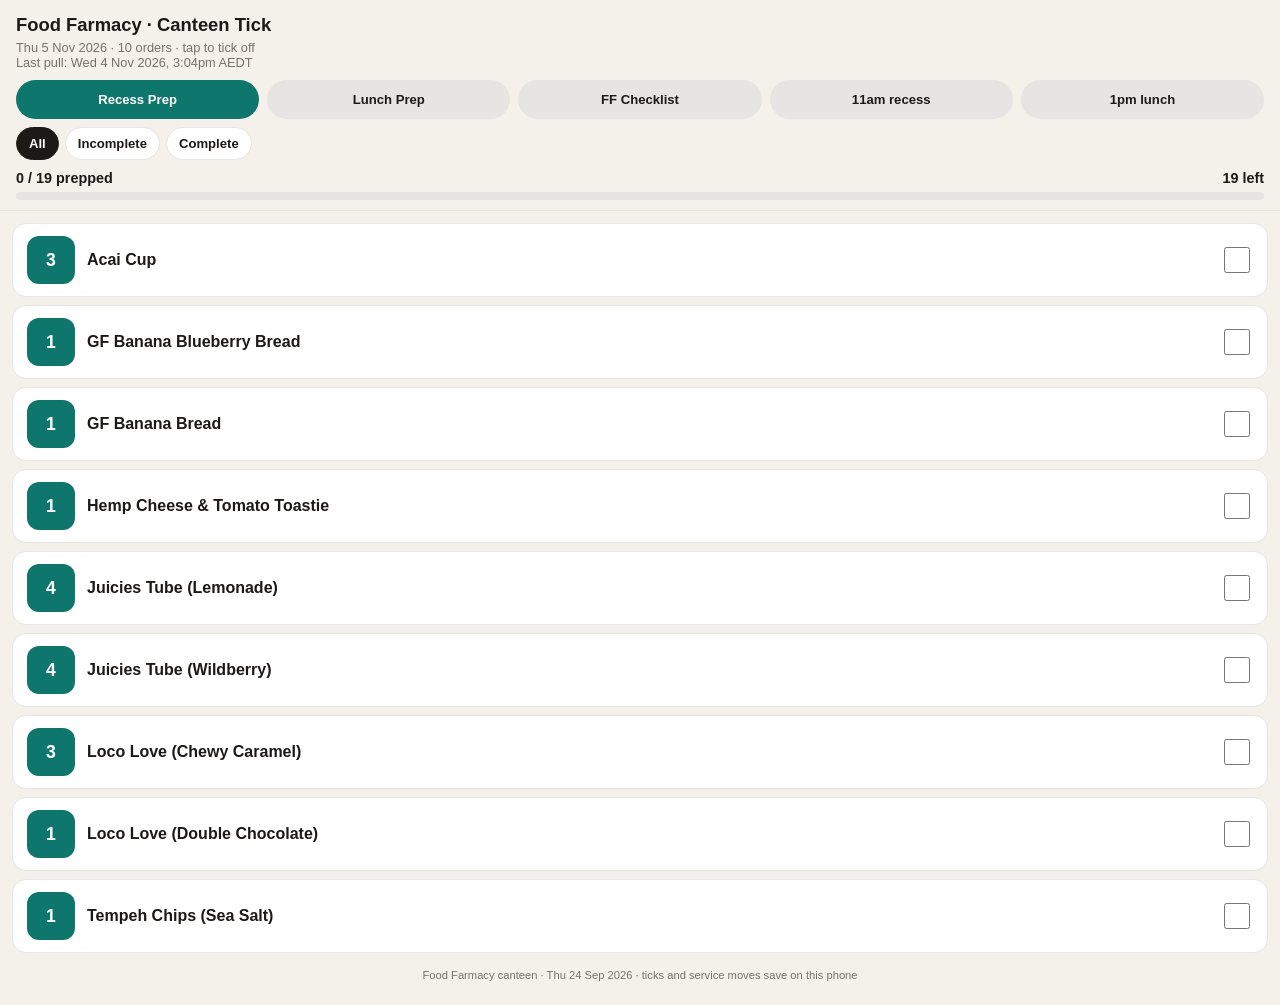
==== commit 0b0fe9c2: "Add two late canteen orders to the 4 Nov board. Replace root index.html with the 3:04pm pull and add" ====
--- a/index.html
+++ b/index.html
@@ -258,7 +258,7 @@
 <body>
 <header class="tick-chrome">
   <h1>Food Farmacy · Canteen Tick</h1>
-  <div class="sub">Thu 5 Nov 2026 · 8 orders · tap to tick off<br><span id="lastPull"></span></div>
+  <div class="sub">Thu 5 Nov 2026 · 10 orders · tap to tick off<br><span id="lastPull"></span></div>
   <div class="tabs">
     <button class="tab active" data-view="prep-recess" type="button">Recess Prep</button>
     <button class="tab" data-view="prep-lunch" type="button">Lunch Prep</button>
@@ -309,7 +309,7 @@
 
 <script>
 const STORAGE_KEY = 'ff-canteen-tick-2026-11-04-v1';
-const LAST_PULL = 'Wed 4 Nov 2026, 12:18pm AEDT'; // update on every Bopple pull
+const LAST_PULL = 'Wed 4 Nov 2026, 3:04pm AEDT'; // update on every Bopple pull
 // FF Checklist ticks live in this same object as "checklist:<item name>".
 // Bump STORAGE_KEY each new pull so old ticks reset.
 // Service for a line: explicit "lunch"/"recess" in that line's notes wins, then the
@@ -363,6 +363,14 @@
   }
 }
 const PEOPLE = [
+  { id:'26537094', orderId:'26537094', dockets:['dockets/26537094.png'], name:"Diane Lapuz Hope (order)", parent:"Diane Lapuz Hope", pickup:"ASAP \u00b7 placed Wed 4 Nov 2026, 01:57pm", items:[
+    { id:"26537094-juicies-tube-lemonade-0", qty:1, name:"Juicies Tube (Lemonade)" },
+    { id:"26537094-pasta-napolitana-sauce-whole-wheat-1", qty:1, name:"Pasta & Napolitana Sauce (Whole Wheat)" },
+  ]},
+  { id:'26536592', orderId:'26536592', dockets:['dockets/26536592.png'], name:"Maja Rees (Kindy)", parent:"Joel Rees", pickup:"ASAP \u00b7 placed Wed 4 Nov 2026, 01:27pm", orderNotes:"Maja - kindy", items:[
+    { id:"26536592-juicies-tube-lemonade-0", qty:1, name:"Juicies Tube (Lemonade)", child:"Maja" },
+    { id:"26536592-nacho-bowl-1", qty:1, name:"Nacho Bowl", child:"Maja" },
+  ]},
   { id:'26534212', orderId:'26534212', dockets:['dockets/26534212.png'], name:"Catarina & Antoine", parent:"Camila Ito Skaf", pickup:"ASAP \u00b7 placed Wed 4 Nov 2026, 11:36am", orderNotes:"Catarina and Antoine", items:[
     { id:"26534212-fruit-salad-0", qty:1, name:"Fruit Salad" },
     { id:"26534212-loco-love-chewy-caramel-1", qty:1, name:"Loco Love (Chewy Caramel)" },
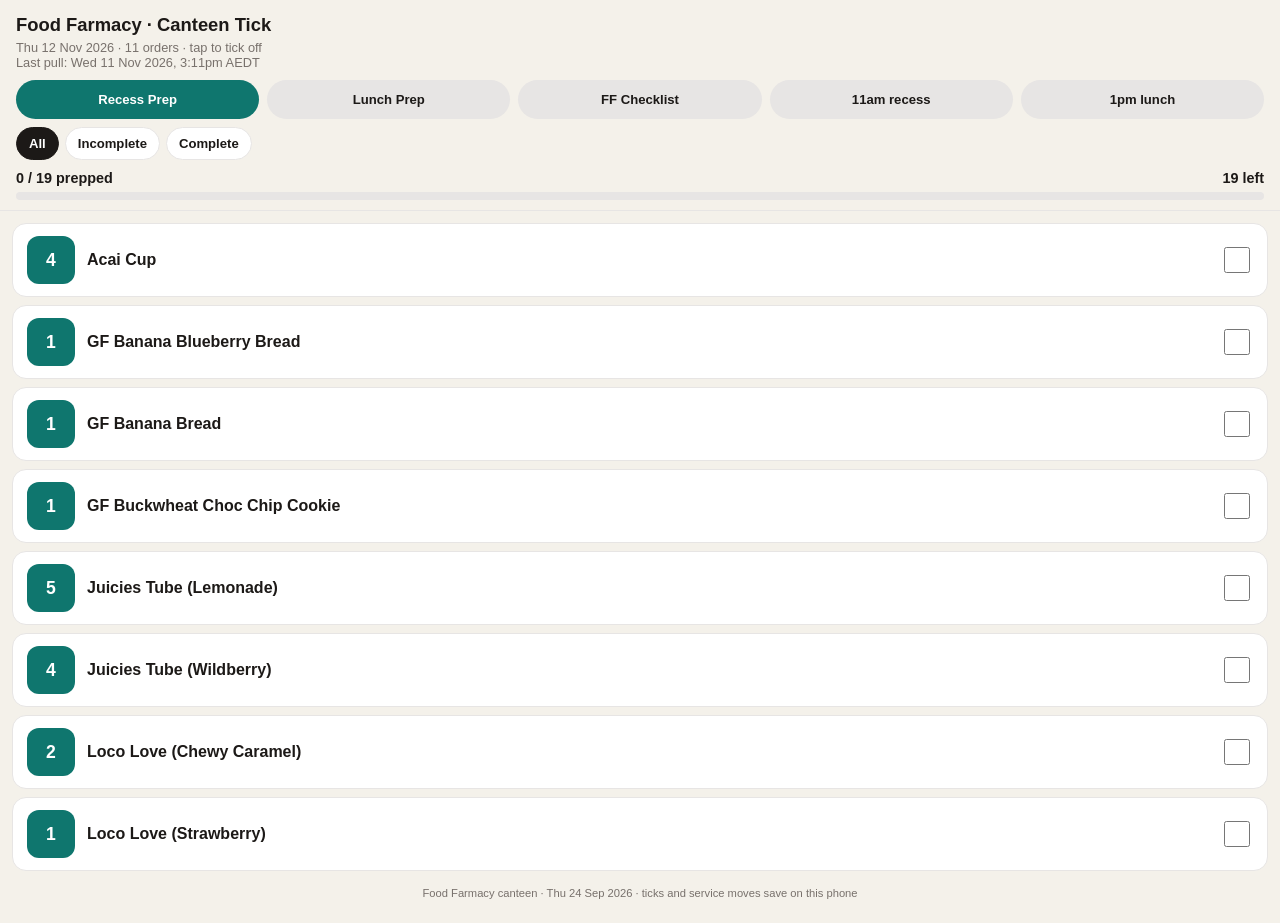
==== commit 72c3ba49: "Publish the Wed 11 Nov canteen board, including the 2:26pm late order. Replace the tick app with thi" ====
--- a/index.html
+++ b/index.html
@@ -258,7 +258,7 @@
 <body>
 <header class="tick-chrome">
   <h1>Food Farmacy · Canteen Tick</h1>
-  <div class="sub">Thu 5 Nov 2026 · 10 orders · tap to tick off<br><span id="lastPull"></span></div>
+  <div class="sub">Thu 12 Nov 2026 · 11 orders · tap to tick off<br><span id="lastPull"></span></div>
   <div class="tabs">
     <button class="tab active" data-view="prep-recess" type="button">Recess Prep</button>
     <button class="tab" data-view="prep-lunch" type="button">Lunch Prep</button>
@@ -308,8 +308,8 @@
 </div>
 
 <script>
-const STORAGE_KEY = 'ff-canteen-tick-2026-11-04-v1';
-const LAST_PULL = 'Wed 4 Nov 2026, 3:04pm AEDT'; // update on every Bopple pull
+const STORAGE_KEY = 'ff-canteen-tick-2026-11-11-v1';
+const LAST_PULL = 'Wed 11 Nov 2026, 3:11pm AEDT'; // update on every Bopple pull
 // FF Checklist ticks live in this same object as "checklist:<item name>".
 // Bump STORAGE_KEY each new pull so old ticks reset.
 // Service for a line: explicit "lunch"/"recess" in that line's notes wins, then the
@@ -363,55 +363,59 @@
   }
 }
 const PEOPLE = [
-  { id:'26537094', orderId:'26537094', dockets:['dockets/26537094.png'], name:"Diane Lapuz Hope (order)", parent:"Diane Lapuz Hope", pickup:"ASAP \u00b7 placed Wed 4 Nov 2026, 01:57pm", items:[
-    { id:"26537094-juicies-tube-lemonade-0", qty:1, name:"Juicies Tube (Lemonade)" },
-    { id:"26537094-pasta-napolitana-sauce-whole-wheat-1", qty:1, name:"Pasta & Napolitana Sauce (Whole Wheat)" },
-  ]},
-  { id:'26536592', orderId:'26536592', dockets:['dockets/26536592.png'], name:"Maja Rees (Kindy)", parent:"Joel Rees", pickup:"ASAP \u00b7 placed Wed 4 Nov 2026, 01:27pm", orderNotes:"Maja - kindy", items:[
-    { id:"26536592-juicies-tube-lemonade-0", qty:1, name:"Juicies Tube (Lemonade)", child:"Maja" },
-    { id:"26536592-nacho-bowl-1", qty:1, name:"Nacho Bowl", child:"Maja" },
-  ]},
-  { id:'26534212', orderId:'26534212', dockets:['dockets/26534212.png'], name:"Catarina & Antoine", parent:"Camila Ito Skaf", pickup:"ASAP \u00b7 placed Wed 4 Nov 2026, 11:36am", orderNotes:"Catarina and Antoine", items:[
-    { id:"26534212-fruit-salad-0", qty:1, name:"Fruit Salad" },
-    { id:"26534212-loco-love-chewy-caramel-1", qty:1, name:"Loco Love (Chewy Caramel)" },
-    { id:"26534212-loco-love-chewy-caramel-2", qty:1, name:"Loco Love (Chewy Caramel)" },
-    { id:"26534212-pasta-napolitana-sauce-whole-wheat-3", qty:2, name:"Pasta & Napolitana Sauce (Whole Wheat)" },
-  ]},
-  { id:'26528260', orderId:'26528260', dockets:['dockets/26528260.png'], name:"Ariana & Emilia", parent:"Natasha Curnow", pickup:"11:00am", orderNotes:"Ariana and Emilia Curnow TAS Canteen", items:[
-    { id:"26528260-acai-cup-0", qty:1, name:"Acai Cup", lineNotes:"Ariana recess", child:"Ariana" },
-    { id:"26528260-juicies-tube-lemonade-1", qty:1, name:"Juicies Tube (Lemonade)", lineNotes:"Emilia lunch", child:"Emilia" },
-    { id:"26528260-loco-love-double-chocolate-2", qty:1, name:"Loco Love (Double Chocolate)", lineNotes:"Emilia recess", child:"Emilia" },
-    { id:"26528260-pasta-napolitana-sauce-whole-wheat-3", qty:1, name:"Pasta & Napolitana Sauce (Whole Wheat)", lineNotes:"Ariana lunch", child:"Ariana" },
-  ]},
-  { id:'26527227', orderId:'26527227', dockets:['dockets/26527227.png'], name:"Grace & Eloise", parent:"Melissa Whitson", pickup:"11:00am", items:[
-    { id:"26527227-acai-cup-0", qty:1, name:"Acai Cup", lineNotes:"No granola please" },
-    { id:"26527227-juicies-tube-wildberry-1", qty:1, name:"Juicies Tube (Wildberry)" },
-    { id:"26527227-loco-love-chewy-caramel-2", qty:1, name:"Loco Love (Chewy Caramel)" },
-    { id:"26527227-pasta-napolitana-sauce-whole-wheat-3", qty:1, name:"Pasta & Napolitana Sauce (Whole Wheat)" },
-  ]},
-  { id:'26526085', orderId:'26526085', dockets:['dockets/26526085.png'], name:"Layla & Sophia", parent:"Kelly Keegan", pickup:"9:00am", items:[
-    { id:"26526085-juicies-tube-wildberry-0", qty:2, name:"Juicies Tube (Wildberry)", lineNotes:"Layla and Sophia", child:"Layla & Sophia" },
-  ]},
-  { id:'26525292', orderId:'26525292', dockets:['dockets/26525292.png'], name:"Hannah & Koen", parent:"Bronwyn Stafford", pickup:"10:00am", orderNotes:"Stafford", items:[
-    { id:"26525292-acai-cup-0", qty:1, name:"Acai Cup", lineNotes:"Koen lunch", child:"Koen" },
-    { id:"26525292-gf-banana-bread-1", qty:1, name:"GF Banana Bread", lineNotes:"Koen recess", child:"Koen" },
-    { id:"26525292-hemp-cheese-tomato-toastie-2", qty:1, name:"Hemp Cheese & Tomato Toastie", lineNotes:"Hannah for recess", child:"Hannah" },
-    { id:"26525292-juicies-tube-lemonade-3", qty:2, name:"Juicies Tube (Lemonade)", lineNotes:"Hannah and Koen for recess", child:"Hannah & Koen" },
-    { id:"26525292-pies-creamy-mushroom-4", qty:1, name:"Pies (Creamy Mushroom)", lineNotes:"Hannah", child:"Hannah" },
-    { id:"26525292-tempeh-chips-sea-salt-5", qty:1, name:"Tempeh Chips (Sea Salt)", lineNotes:"Hannah - recess", child:"Hannah" },
-  ]},
-  { id:'26525283', orderId:'26525283', dockets:['dockets/26525283.png'], name:"Chloe", parent:"Karina Mora", pickup:"10:00am", items:[
-    { id:"26525283-acai-cup-0", qty:1, name:"Acai Cup", child:"Chloe" },
-    { id:"26525283-gf-banana-blueberry-bread-1", qty:1, name:"GF Banana Blueberry Bread", child:"Chloe" },
-    { id:"26525283-sausage-roll-2", qty:1, name:"Sausage Roll", child:"Chloe" },
-  ]},
-  { id:'26525015', orderId:'26525015', dockets:['dockets/26525015.png'], name:"Ben & Clara", parent:"Amanda Thompson", pickup:"11:00am", items:[
-    { id:"26525015-juicies-tube-wildberry-0", qty:1, name:"Juicies Tube (Wildberry)", lineNotes:"Clara", child:"Clara" },
-    { id:"26525015-nacho-bowl-1", qty:1, name:"Nacho Bowl", lineNotes:"Clara", child:"Clara" },
-    { id:"26525015-vegan-pastry-rolls-spinach-and-tofu-ricotta-2", qty:1, name:"Vegan Pastry Rolls (Spinach and Tofu Ricotta)", lineNotes:"Ben", child:"Ben" },
-  ]},
-  { id:'26524940', orderId:'26524940', dockets:['dockets/26524940.png'], name:"Ruthie & Abigail Musk", parent:"Asmitra Musk", pickup:"10:00am", items:[
-    { id:"26524940-nacho-bowl-0", qty:1, name:"Nacho Bowl" },
+  { id:'26674724', orderId:'26674724', dockets:['dockets/26674724.png'], name:"Catarina & Antoine", parent:"Camila Ito Skaf", pickup:"ASAP \u00b7 placed Wed 11 Nov 2026, 2:26pm", orderNotes:"Catarina and Antoine", items:[
+    { id:"26674724-acai-cup-0", qty:2, name:"Acai Cup" },
+    { id:"26674724-pasta-napolitana-sauce-whole-wheat-1", qty:2, name:"Pasta & Napolitana Sauce (Whole Wheat)" },
+  ]},
+  { id:'26664469', orderId:'26664469', dockets:['dockets/26664469.png'], name:"Hannah Deves", parent:"Alexis Deves", pickup:"10:00am", items:[
+    { id:"26664469-juicies-tube-lemonade-0", qty:1, name:"Juicies Tube (Lemonade)", lineNotes:"Hannah Deves - Toronto" },
+    { id:"26664469-sausage-roll-1", qty:1, name:"Sausage Roll", lineNotes:"Hannah Deves - Toronto" },
+  ]},
+  { id:'26664393', orderId:'26664393', dockets:['dockets/26664393.png'], name:"Ariana & Emilia", parent:"Natasha Curnow", pickup:"11:00am", orderNotes:"Ariana and Emilia TAS Canteen order", items:[
+    { id:"26664393-acai-cup-0", qty:1, name:"Acai Cup", lineNotes:"Ariana recess", child:"Ariana" },
+    { id:"26664393-gf-buckwheat-choc-chip-cookie-1", qty:1, name:"GF Buckwheat Choc Chip Cookie", lineNotes:"Emilia recess", child:"Emilia" },
+    { id:"26664393-pasta-napolitana-sauce-whole-wheat-2", qty:1, name:"Pasta & Napolitana Sauce (Whole Wheat)", lineNotes:"Ariana lunch", child:"Ariana" },
+    { id:"26664393-sausage-roll-3", qty:1, name:"Sausage Roll", lineNotes:"Emilia lunch", child:"Emilia" },
+  ]},
+  { id:'26664096', orderId:'26664096', dockets:['dockets/26664096.png'], name:"Zara & Ezra", parent:"Kristina Stafford", pickup:"9:00am", items:[
+    { id:"26664096-acai-cup-0", qty:1, name:"Acai Cup", lineNotes:"Ezra", child:"Ezra" },
+    { id:"26664096-juicies-tube-wildberry-1", qty:1, name:"Juicies Tube (Wildberry)", lineNotes:"Zara", child:"Zara" },
+    { id:"26664096-juicies-tube-wildberry-2", qty:1, name:"Juicies Tube (Wildberry)", lineNotes:"Ezra", child:"Ezra" },
+    { id:"26664096-loco-love-chewy-caramel-3", qty:1, name:"Loco Love (Chewy Caramel)", lineNotes:"Zara", child:"Zara" },
+    { id:"26664096-pies-creamy-mushroom-4", qty:1, name:"Pies (Creamy Mushroom)", lineNotes:"Zara", child:"Zara" },
+  ]},
+  { id:'26663700', orderId:'26663700', dockets:['dockets/26663700.png'], name:"Abigail & Mario", parent:"Karin Gonzalez", pickup:"1:00pm", items:[
+    { id:"26663700-loco-love-strawberry-0", qty:1, name:"Loco Love (Strawberry)", lineNotes:"Abigail P", child:"Abigail" },
+    { id:"26663700-loco-love-chewy-caramel-1", qty:1, name:"Loco Love (Chewy Caramel)", lineNotes:"Mario", child:"Mario" },
+    { id:"26663700-pasta-napolitana-sauce-whole-wheat-2", qty:1, name:"Pasta & Napolitana Sauce (Whole Wheat)", lineNotes:"No sauce Mario P", child:"Mario" },
+    { id:"26663700-refried-beans-toastie-3", qty:1, name:"Refried Beans Toastie", lineNotes:"Abigail P", child:"Abigail" },
+  ]},
+  { id:'26662804', orderId:'26662804', dockets:['dockets/26662804.png'], name:"Diane Lapuz Hope (order)", parent:"Diane Lapuz Hope", pickup:"9:00am", items:[
+    { id:"26662804-juicies-tube-lemonade-0", qty:1, name:"Juicies Tube (Lemonade)" },
+    { id:"26662804-pasta-napolitana-sauce-whole-wheat-1", qty:1, name:"Pasta & Napolitana Sauce (Whole Wheat)" },
+  ]},
+  { id:'26662654', orderId:'26662654', dockets:['dockets/26662654.png'], name:"Tiana & Zion", parent:"Letitia Campbell", pickup:"11:00am", items:[
+    { id:"26662654-juicies-tube-lemonade-0", qty:1, name:"Juicies Tube (Lemonade)" },
+    { id:"26662654-juicies-tube-wildberry-1", qty:1, name:"Juicies Tube (Wildberry)" },
+    { id:"26662654-refried-beans-toastie-2", qty:1, name:"Refried Beans Toastie" },
+    { id:"26662654-sausage-roll-3", qty:2, name:"Sausage Roll" },
+  ]},
+  { id:'26661833', orderId:'26661833', dockets:['dockets/26661833.png'], name:"Hannah & Koen", parent:"Bronwyn Stafford", pickup:"10:30am", orderNotes:"Stafford", items:[
+    { id:"26661833-acai-cup-0", qty:1, name:"Acai Cup", lineNotes:"Koen lunch", child:"Koen" },
+    { id:"26661833-juicies-tube-lemonade-1", qty:2, name:"Juicies Tube (Lemonade)", lineNotes:"Hannah and Koen for recess", child:"Hannah & Koen" },
+    { id:"26661833-pies-creamy-mushroom-2", qty:1, name:"Pies (Creamy Mushroom)", lineNotes:"Hannah", child:"Hannah" },
+  ]},
+  { id:'26660977', orderId:'26660977', dockets:['dockets/26660977.png'], name:"Oscar Roki", parent:"Luke Roki", pickup:"10:45am", orderNotes:"Oscar Roki", items:[
+    { id:"26660977-juicies-tube-wildberry-0", qty:1, name:"Juicies Tube (Wildberry)", lineNotes:"Oscar Roki", child:"Oscar" },
+  ]},
+  { id:'26660371', orderId:'26660371', dockets:['dockets/26660371.png'], name:"Maja Rees (Kindy)", parent:"Joel Rees", pickup:"Wed 11 9:00am", orderNotes:"Maja - Kindy", items:[
+    { id:"26660371-pies-peppersteak-0", qty:1, name:"Pies (Peppersteak)", child:"Maja" },
+  ]},
+  { id:'26658370', orderId:'26658370', dockets:['dockets/26658370.png'], name:"Chloe", parent:"Karina Mora", pickup:"10:00am", items:[
+    { id:"26658370-gf-banana-blueberry-bread-0", qty:1, name:"GF Banana Blueberry Bread", child:"Chloe" },
+    { id:"26658370-gf-banana-bread-1", qty:1, name:"GF Banana Bread", child:"Chloe" },
+    { id:"26658370-hemp-cheese-tomato-toastie-2", qty:1, name:"Hemp Cheese & Tomato Toastie", child:"Chloe" },
+    { id:"26658370-sausage-roll-3", qty:1, name:"Sausage Roll", child:"Chloe" },
   ]},
 ];
 expandPeople(PEOPLE);
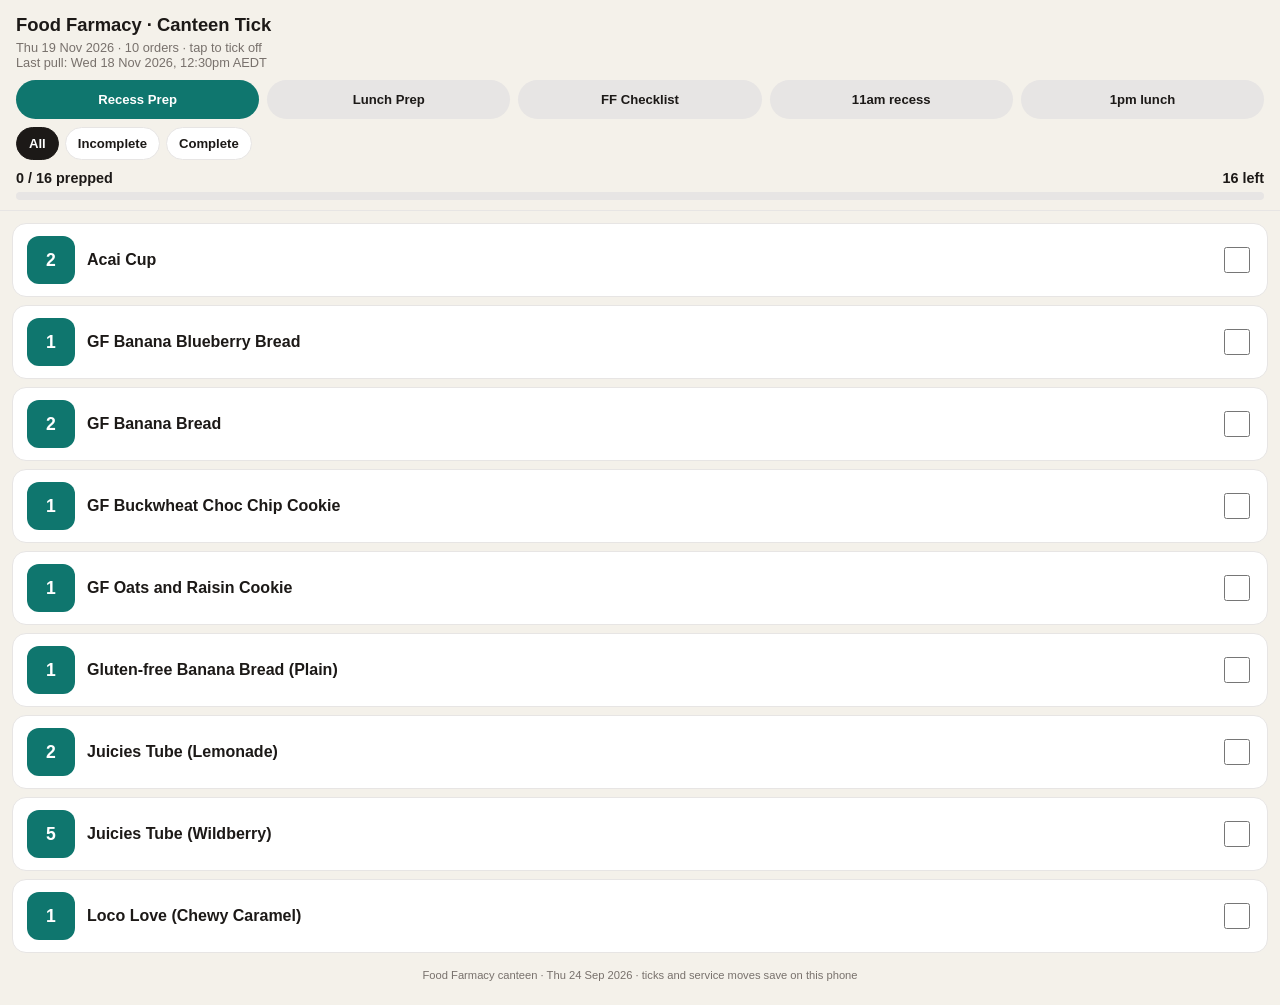
==== commit 9957445f: "Publish the Thu 19 Nov canteen board from the 18 Nov pull. Replace last week's docket images with th" ====
--- a/index.html
+++ b/index.html
@@ -258,7 +258,7 @@
 <body>
 <header class="tick-chrome">
   <h1>Food Farmacy · Canteen Tick</h1>
-  <div class="sub">Thu 12 Nov 2026 · 11 orders · tap to tick off<br><span id="lastPull"></span></div>
+  <div class="sub">Thu 19 Nov 2026 · 10 orders · tap to tick off<br><span id="lastPull"></span></div>
   <div class="tabs">
     <button class="tab active" data-view="prep-recess" type="button">Recess Prep</button>
     <button class="tab" data-view="prep-lunch" type="button">Lunch Prep</button>
@@ -308,8 +308,8 @@
 </div>
 
 <script>
-const STORAGE_KEY = 'ff-canteen-tick-2026-11-11-v1';
-const LAST_PULL = 'Wed 11 Nov 2026, 3:11pm AEDT'; // update on every Bopple pull
+const STORAGE_KEY = 'ff-canteen-tick-2026-11-18-v1';
+const LAST_PULL = 'Wed 18 Nov 2026, 12:30pm AEDT'; // update on every Bopple pull
 // FF Checklist ticks live in this same object as "checklist:<item name>".
 // Bump STORAGE_KEY each new pull so old ticks reset.
 // Service for a line: explicit "lunch"/"recess" in that line's notes wins, then the
@@ -363,59 +363,53 @@
   }
 }
 const PEOPLE = [
-  { id:'26674724', orderId:'26674724', dockets:['dockets/26674724.png'], name:"Catarina & Antoine", parent:"Camila Ito Skaf", pickup:"ASAP \u00b7 placed Wed 11 Nov 2026, 2:26pm", orderNotes:"Catarina and Antoine", items:[
-    { id:"26674724-acai-cup-0", qty:2, name:"Acai Cup" },
-    { id:"26674724-pasta-napolitana-sauce-whole-wheat-1", qty:2, name:"Pasta & Napolitana Sauce (Whole Wheat)" },
-  ]},
-  { id:'26664469', orderId:'26664469', dockets:['dockets/26664469.png'], name:"Hannah Deves", parent:"Alexis Deves", pickup:"10:00am", items:[
-    { id:"26664469-juicies-tube-lemonade-0", qty:1, name:"Juicies Tube (Lemonade)", lineNotes:"Hannah Deves - Toronto" },
-    { id:"26664469-sausage-roll-1", qty:1, name:"Sausage Roll", lineNotes:"Hannah Deves - Toronto" },
-  ]},
-  { id:'26664393', orderId:'26664393', dockets:['dockets/26664393.png'], name:"Ariana & Emilia", parent:"Natasha Curnow", pickup:"11:00am", orderNotes:"Ariana and Emilia TAS Canteen order", items:[
-    { id:"26664393-acai-cup-0", qty:1, name:"Acai Cup", lineNotes:"Ariana recess", child:"Ariana" },
-    { id:"26664393-gf-buckwheat-choc-chip-cookie-1", qty:1, name:"GF Buckwheat Choc Chip Cookie", lineNotes:"Emilia recess", child:"Emilia" },
-    { id:"26664393-pasta-napolitana-sauce-whole-wheat-2", qty:1, name:"Pasta & Napolitana Sauce (Whole Wheat)", lineNotes:"Ariana lunch", child:"Ariana" },
-    { id:"26664393-sausage-roll-3", qty:1, name:"Sausage Roll", lineNotes:"Emilia lunch", child:"Emilia" },
-  ]},
-  { id:'26664096', orderId:'26664096', dockets:['dockets/26664096.png'], name:"Zara & Ezra", parent:"Kristina Stafford", pickup:"9:00am", items:[
-    { id:"26664096-acai-cup-0", qty:1, name:"Acai Cup", lineNotes:"Ezra", child:"Ezra" },
-    { id:"26664096-juicies-tube-wildberry-1", qty:1, name:"Juicies Tube (Wildberry)", lineNotes:"Zara", child:"Zara" },
-    { id:"26664096-juicies-tube-wildberry-2", qty:1, name:"Juicies Tube (Wildberry)", lineNotes:"Ezra", child:"Ezra" },
-    { id:"26664096-loco-love-chewy-caramel-3", qty:1, name:"Loco Love (Chewy Caramel)", lineNotes:"Zara", child:"Zara" },
-    { id:"26664096-pies-creamy-mushroom-4", qty:1, name:"Pies (Creamy Mushroom)", lineNotes:"Zara", child:"Zara" },
-  ]},
-  { id:'26663700', orderId:'26663700', dockets:['dockets/26663700.png'], name:"Abigail & Mario", parent:"Karin Gonzalez", pickup:"1:00pm", items:[
-    { id:"26663700-loco-love-strawberry-0", qty:1, name:"Loco Love (Strawberry)", lineNotes:"Abigail P", child:"Abigail" },
-    { id:"26663700-loco-love-chewy-caramel-1", qty:1, name:"Loco Love (Chewy Caramel)", lineNotes:"Mario", child:"Mario" },
-    { id:"26663700-pasta-napolitana-sauce-whole-wheat-2", qty:1, name:"Pasta & Napolitana Sauce (Whole Wheat)", lineNotes:"No sauce Mario P", child:"Mario" },
-    { id:"26663700-refried-beans-toastie-3", qty:1, name:"Refried Beans Toastie", lineNotes:"Abigail P", child:"Abigail" },
-  ]},
-  { id:'26662804', orderId:'26662804', dockets:['dockets/26662804.png'], name:"Diane Lapuz Hope (order)", parent:"Diane Lapuz Hope", pickup:"9:00am", items:[
-    { id:"26662804-juicies-tube-lemonade-0", qty:1, name:"Juicies Tube (Lemonade)" },
-    { id:"26662804-pasta-napolitana-sauce-whole-wheat-1", qty:1, name:"Pasta & Napolitana Sauce (Whole Wheat)" },
-  ]},
-  { id:'26662654', orderId:'26662654', dockets:['dockets/26662654.png'], name:"Tiana & Zion", parent:"Letitia Campbell", pickup:"11:00am", items:[
-    { id:"26662654-juicies-tube-lemonade-0", qty:1, name:"Juicies Tube (Lemonade)" },
-    { id:"26662654-juicies-tube-wildberry-1", qty:1, name:"Juicies Tube (Wildberry)" },
-    { id:"26662654-refried-beans-toastie-2", qty:1, name:"Refried Beans Toastie" },
-    { id:"26662654-sausage-roll-3", qty:2, name:"Sausage Roll" },
-  ]},
-  { id:'26661833', orderId:'26661833', dockets:['dockets/26661833.png'], name:"Hannah & Koen", parent:"Bronwyn Stafford", pickup:"10:30am", orderNotes:"Stafford", items:[
-    { id:"26661833-acai-cup-0", qty:1, name:"Acai Cup", lineNotes:"Koen lunch", child:"Koen" },
-    { id:"26661833-juicies-tube-lemonade-1", qty:2, name:"Juicies Tube (Lemonade)", lineNotes:"Hannah and Koen for recess", child:"Hannah & Koen" },
-    { id:"26661833-pies-creamy-mushroom-2", qty:1, name:"Pies (Creamy Mushroom)", lineNotes:"Hannah", child:"Hannah" },
-  ]},
-  { id:'26660977', orderId:'26660977', dockets:['dockets/26660977.png'], name:"Oscar Roki", parent:"Luke Roki", pickup:"10:45am", orderNotes:"Oscar Roki", items:[
-    { id:"26660977-juicies-tube-wildberry-0", qty:1, name:"Juicies Tube (Wildberry)", lineNotes:"Oscar Roki", child:"Oscar" },
-  ]},
-  { id:'26660371', orderId:'26660371', dockets:['dockets/26660371.png'], name:"Maja Rees (Kindy)", parent:"Joel Rees", pickup:"Wed 11 9:00am", orderNotes:"Maja - Kindy", items:[
-    { id:"26660371-pies-peppersteak-0", qty:1, name:"Pies (Peppersteak)", child:"Maja" },
-  ]},
-  { id:'26658370', orderId:'26658370', dockets:['dockets/26658370.png'], name:"Chloe", parent:"Karina Mora", pickup:"10:00am", items:[
-    { id:"26658370-gf-banana-blueberry-bread-0", qty:1, name:"GF Banana Blueberry Bread", child:"Chloe" },
-    { id:"26658370-gf-banana-bread-1", qty:1, name:"GF Banana Bread", child:"Chloe" },
-    { id:"26658370-hemp-cheese-tomato-toastie-2", qty:1, name:"Hemp Cheese & Tomato Toastie", child:"Chloe" },
-    { id:"26658370-sausage-roll-3", qty:1, name:"Sausage Roll", child:"Chloe" },
+  { id:'26804836', orderId:'26804836', dockets:['dockets/26804836.svg'], name:"Ariana & Emilia", parent:"Natasha Curnow", pickup:"Thu 19 11:00am", orderNotes:"Ariana and Emilia Curnow TAS Canteen order", items:[
+    { id:"26804836-acai-cup-0", qty:1, name:"Acai Cup", lineNotes:"Ariana recess", child:"Ariana" },
+    { id:"26804836-gf-buckwheat-choc-chip-cookie-1", qty:1, name:"GF Buckwheat Choc Chip Cookie", lineNotes:"Emilia recess", child:"Emilia" },
+    { id:"26804836-juicies-tube-lemonade-2", qty:1, name:"Juicies Tube (Lemonade)", lineNotes:"Emilia lunch", child:"Emilia" },
+    { id:"26804836-pasta-napolitana-sauce-whole-wheat-3", qty:1, name:"Pasta & Napolitana Sauce (Whole Wheat)", lineNotes:"Ariana lunch", child:"Ariana" },
+  ]},
+  { id:'26802454', orderId:'26802454', dockets:['dockets/26802454.svg'], name:"Oscar Roki", parent:"Luke Roki", pickup:"Thu 19 11:15am", orderNotes:"Oscar Roki", items:[
+    { id:"26802454-juicies-tube-wildberry-0", qty:1, name:"Juicies Tube (Wildberry)", lineNotes:"Oscar Roki", child:"Oscar" },
+  ]},
+  { id:'26799864', orderId:'26799864', dockets:['dockets/26799864.svg'], name:"Hannah Deves", parent:"Alexis Deves", pickup:"Thu 19 10:00am", orderNotes:"Hannah Deves- Toronto", items:[
+    { id:"26799864-juicies-tube-lemonade-0", qty:1, name:"Juicies Tube (Lemonade)", lineNotes:"Hannah Deves - Toronto" },
+    { id:"26799864-sausage-roll-1", qty:1, name:"Sausage Roll", lineNotes:"Hannah Deves - Toronto" },
+  ]},
+  { id:'26799378', orderId:'26799378', dockets:['dockets/26799378.svg'], name:"Debra Clarke (order)", parent:"Debra Clarke", pickup:"Thu 19 1:00pm", orderNotes:"This is actually for the Toronto School Lunch Order - I won't be picking it up from the Restaurant.", items:[
+    { id:"26799378-nacho-bowl-0", qty:1, name:"Nacho Bowl" },
+  ]},
+  { id:'26799237', orderId:'26799237', dockets:['dockets/26799237.svg'], name:"Tiana & Zion", parent:"Letitia Campbell", pickup:"Thu 19 11:00am", items:[
+    { id:"26799237-juicies-tube-lemonade-0", qty:1, name:"Juicies Tube (Lemonade)" },
+    { id:"26799237-juicies-tube-wildberry-1", qty:1, name:"Juicies Tube (Wildberry)" },
+    { id:"26799237-refried-beans-toastie-2", qty:1, name:"Refried Beans Toastie" },
+    { id:"26799237-sausage-roll-3", qty:2, name:"Sausage Roll" },
+  ]},
+  { id:'26798940', orderId:'26798940', dockets:['dockets/26798940.svg'], name:"Hannah & Koen", parent:"Bronwyn Stafford", pickup:"Thu 19 10:30am", orderNotes:"Stafford", items:[
+    { id:"26798940-acai-cup-0", qty:1, name:"Acai Cup", lineNotes:"Koen lunch", child:"Koen" },
+    { id:"26798940-gf-banana-bread-1", qty:1, name:"GF Banana Bread", lineNotes:"Koen for recess", child:"Koen" },
+    { id:"26798940-juicies-tube-wildberry-2", qty:2, name:"Juicies Tube (Wildberry)", lineNotes:"Hannah and Koen for recess", child:"Hannah & Koen" },
+    { id:"26798940-pies-creamy-mushroom-3", qty:1, name:"Pies (Creamy Mushroom)", lineNotes:"Hannah", child:"Hannah" },
+  ]},
+  { id:'26798729', orderId:'26798729', dockets:['dockets/26798729.svg'], name:"Chloe", parent:"Karina Mora", pickup:"Thu 19 10:00am", items:[
+    { id:"26798729-gf-banana-blueberry-bread-0", qty:1, name:"GF Banana Blueberry Bread", child:"Chloe" },
+    { id:"26798729-gf-banana-bread-1", qty:1, name:"GF Banana Bread", child:"Chloe" },
+    { id:"26798729-sausage-roll-2", qty:1, name:"Sausage Roll", child:"Chloe" },
+  ]},
+  { id:'26798075', orderId:'26798075', dockets:['dockets/26798075.svg'], name:"Melissa Whitson (order)", parent:"Melissa Whitson", pickup:"Thu 19 11:00am", items:[
+    { id:"26798075-acai-cup-0", qty:1, name:"Acai Cup", lineNotes:"No granola please" },
+    { id:"26798075-juicies-tube-wildberry-1", qty:1, name:"Juicies Tube (Wildberry)" },
+    { id:"26798075-loco-love-chewy-caramel-2", qty:1, name:"Loco Love (Chewy Caramel)" },
+    { id:"26798075-pasta-napolitana-sauce-whole-wheat-3", qty:1, name:"Pasta & Napolitana Sauce (Whole Wheat)" },
+  ]},
+  { id:'26794319', orderId:'26794319', dockets:['dockets/26794319.svg'], name:"Luca Venturi", parent:"Mariana Venturi", pickup:"Thu 19 1:00pm", orderNotes:"Luca Venturi", items:[
+    { id:"26794319-chia-berry-cup-200ml-0", qty:1, name:"Chia Berry Cup 200ml", child:"Luca" },
+  ]},
+  { id:'26787018', orderId:'26787018', dockets:['dockets/26787018.svg'], name:"Abigail & Mario", parent:"Karin Gonzalez", pickup:"Thu 19 12:00pm", items:[
+    { id:"26787018-gf-oats-and-raisin-cookie-0", qty:1, name:"GF Oats and Raisin Cookie", lineNotes:"Abigail P", child:"Abigail" },
+    { id:"26787018-pasta-napolitana-sauce-whole-wheat-1", qty:1, name:"Pasta & Napolitana Sauce (Whole Wheat)", lineNotes:"Abigail P", child:"Abigail" },
+    { id:"26787018-pasta-napolitana-sauce-whole-wheat-2", qty:1, name:"Pasta & Napolitana Sauce (Whole Wheat)", lineNotes:"No sauce only oil and salt please Mario P", child:"Mario" },
+    { id:"26787018-gluten-free-banana-bread-plain-3", qty:1, name:"Gluten-free Banana Bread (Plain)", lineNotes:"Mario", child:"Mario" },
   ]},
 ];
 expandPeople(PEOPLE);
@@ -605,7 +599,7 @@
         const obsVal = observations[g.id] || '';
     const obsClass = obsVal.trim() ? 'has-text' : '';
     const orderId = g.orderId || g.id;
-    const dockets = Array.isArray(g.dockets) ? g.dockets : (orderId ? ['dockets/' + orderId + '.png'] : []); // dockets:[] = no screenshot
+    const dockets = Array.isArray(g.dockets) ? g.dockets : (orderId ? ['dockets/' + orderId + '.svg'] : []); // dockets:[] = no screenshot
     const docketBtn = dockets.length
       ? `<button type="button" class="btn-docket" data-dockets="${escapeHtml(JSON.stringify(dockets))}" data-docket-name="${escapeHtml(g.name)}">View docket</button>`
       : '';
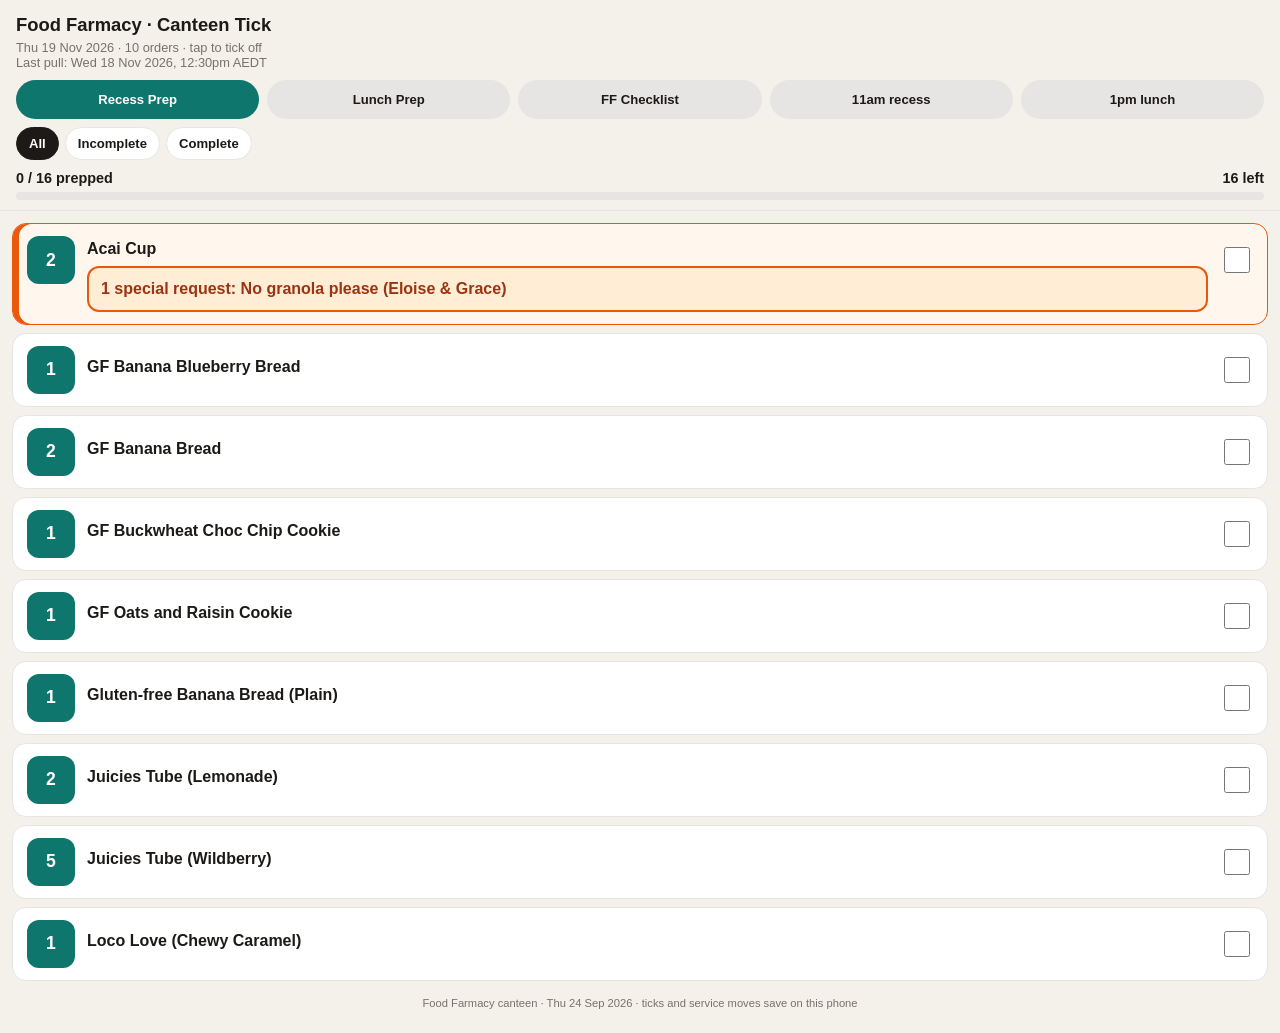
==== commit f72f21ba: "Show canteen special requests on the handout and prep lists. Line notes were only used to choose rec" ====
--- a/index.html
+++ b/index.html
@@ -62,9 +62,25 @@
   }
   .item input { width: 26px; height: 26px; margin-top: 1px; flex-shrink: 0; accent-color: var(--accent); }
   .item.done .label { text-decoration: line-through; color: var(--muted); }
-  .label { font-size: 0.98rem; line-height: 1.35; flex: 1; }
+  .label { font-size: 0.98rem; line-height: 1.35; }
+  .label-col { flex: 1; min-width: 0; }
   .qty { display: inline-block; min-width: 1.6em; font-weight: 700; color: var(--accent); margin-right: 4px; }
-  .special { display: block; margin-top: 4px; font-size: 0.78rem; color: var(--warn); font-weight: 600; }
+  .special, .order-request, .prep-flag {
+    display: block; margin-top: 8px; padding: 10px 12px; border-radius: 12px;
+    background: #ffedd5; border: 2px solid #ea580c; color: #9a3412;
+    font-size: 1rem; font-weight: 800; line-height: 1.35;
+    overflow-wrap: anywhere;
+  }
+  .special-kicker {
+    display: block; margin-bottom: 3px; font-size: 0.72rem; font-weight: 800;
+    letter-spacing: .06em; text-transform: uppercase; color: #c2410c;
+  }
+  .item.has-request { align-items: flex-start; background: #fff7ed; margin: 4px -6px; padding: 8px 6px; border-radius: 12px; }
+  .item.has-request .btn-move { margin-top: 6px; }
+  .order-request { margin: 8px 0 4px; }
+  .child.has-request { box-shadow: inset 6px 0 0 #ea580c; }
+  .item.done .special, .item.done .special-kicker, .prep-row.done .prep-flag { text-decoration: none; color: #9a3412; }
+  .item.done .special-kicker { color: #c2410c; }
   .unit-tag {
     display: inline-block; margin-right: 6px; padding: 1px 6px; border-radius: 999px;
     background: #f5f5f4; color: var(--muted); font-size: 0.72rem; font-weight: 800;
@@ -133,6 +149,8 @@
     margin-top: 10px; white-space: pre-wrap; line-height: 1.45;
     background: #fff7ed; border: 1px solid #fdba74; border-radius: 10px; padding: 10px 12px;
   }
+  #reportPage h2 { font-size: 1.05rem; margin: 4px 0 10px; }
+  .request-entry .note { font-weight: 800; color: #9a3412; border-color: #ea580c; font-size: 1rem; }
   .report-actions { display: flex; gap: 8px; margin-top: 14px; flex-wrap: wrap; }
   .report-actions button {
     flex: 1; min-width: 120px; padding: 12px; border-radius: 10px; border: none;
@@ -181,12 +199,15 @@
 
 
   .prep-row {
-    display: flex; align-items: center; gap: 12px;
+    display: flex; align-items: flex-start; gap: 12px;
     background: var(--card); border: 1px solid var(--line);
     border-radius: 14px; padding: 12px 14px; margin-bottom: 8px;
   }
   .prep-row.done { opacity: 0.55; }
   .prep-row.done .prep-name { text-decoration: line-through; }
+  .prep-row.has-request {
+    background: #fff7ed; border-color: #ea580c; box-shadow: inset 6px 0 0 #ea580c;
+  }
   .prep-qty {
     min-width: 48px; height: 48px; border-radius: 12px;
     background: var(--accent); color: #fff;
@@ -194,8 +215,10 @@
     font-weight: 900; font-size: 1.1rem; flex-shrink: 0;
   }
   .prep-row.done .prep-qty { background: #a8a29e; }
-  .prep-name { font-weight: 700; font-size: 1rem; flex: 1; }
-  .prep-row input[type=checkbox] { width: 26px; height: 26px; accent-color: var(--accent); flex-shrink: 0; }
+  .prep-body { flex: 1; min-width: 0; }
+  .prep-name { font-weight: 700; font-size: 1rem; display: block; padding-top: 12px; }
+  .prep-row.has-request .prep-name { padding-top: 4px; }
+  .prep-row input[type=checkbox] { width: 26px; height: 26px; margin-top: 11px; accent-color: var(--accent); flex-shrink: 0; }
   .tabs { flex-wrap: wrap; }
   .tab { font-size: 0.82rem; }
   /* Five tabs: on phones, prep + checklist on the first row, handout on the second. */
@@ -313,9 +336,13 @@
 // FF Checklist ticks live in this same object as "checklist:<item name>".
 // Bump STORAGE_KEY each new pull so old ticks reset.
 // Service for a line: explicit "lunch"/"recess" in that line's notes wins, then the
-// then the product default (order notes are ignored) (snacks → recess, everything else → lunch).
+// product default (snacks → recess, everything else → lunch). Order notes are
+// ignored for service so "School Lunch Order" does not move every item.
 // Future pulls should store lineNotes/orderNotes and call assignService — do not
 // hard-code service from the product list alone.
+// Display is separate from service. lineRequest/orderRequest surface an instruction
+// (the full original note). A note that is only a child's name and/or recess/lunch
+// stays off the cards: the child tag and the service split already show that.
 function explicitService(text){
   if (!text) return null;
   const s = String(text).toLowerCase();
@@ -339,6 +366,82 @@
 }
 function assignService(name, lineNotes, orderNotes){
   return explicitService(lineNotes) || productDefaultService(name); // order-level notes never override
+}
+// Words that identify who/where/which service, not how to make or hand out the food.
+// Kept short on purpose: any other word means the whole note is shown to staff.
+const IDENTITY_WORDS = new Set(['recess','lunch','for','and','the','a','an','of','to','my','our','order','orders','canteen','toronto','tas','kindy','kinder','kindergarten','class','grade','year','prep','school','adventist','primary']);
+function nameTokens(){
+  const bag = new Set();
+  for (const part of arguments) {
+    String(part || '').toLowerCase().split(/[^a-z0-9']+/).forEach(w => { if (w) bag.add(w); });
+  }
+  return bag;
+}
+function isIdentityOnly(text, bag){
+  const words = String(text || '').toLowerCase().split(/[^a-z0-9']+/).filter(Boolean);
+  if (!words.length) return true;
+  for (const w of words) {
+    if (w.length === 1 || /^\d+$/.test(w)) continue;
+    if (bag.has(w) || IDENTITY_WORDS.has(w)) continue;
+    return false;
+  }
+  return true;
+}
+function lineRequest(item, person){
+  const curated = String(item.special || '').trim();
+  if (curated) return curated;
+  const note = String(item.lineNotes || '').trim();
+  if (!note) return '';
+  const bag = nameTokens(person && person.name, person && person.parent, item.child);
+  return isIdentityOnly(note, bag) ? '' : note;
+}
+function orderRequest(person){
+  const note = String(person && person.orderNotes || '').trim();
+  if (!note) return '';
+  // Handout passes a service slice; classify against the full order so a
+  // sibling's name still counts as identity on the other service.
+  const source = (typeof PEOPLE !== 'undefined' && PEOPLE.find(p => p.id === person.id)) || person;
+  const kids = (source.items || []).map(i => i.child);
+  const bag = nameTokens(source.name, source.parent, person.name, person.parent, ...kids);
+  return isIdentityOnly(note, bag) ? '' : note;
+}
+function addAggRequest(row, kind, text, who, qty){
+  if (!text) return;
+  const found = row.requests.find(r => r.kind === kind && r.text === text && r.who === who);
+  if (found) found.qty += qty;
+  else row.requests.push({ kind, text, who, qty });
+}
+function formatRequestFlag(r){
+  if (r.kind === 'order') {
+    return `Order note: ${r.text} (${r.who})`;
+  }
+  const prefix = r.qty === 1 ? '1 special request' : `${r.qty} special requests`;
+  return `${prefix}: ${r.text} (${r.who})`;
+}
+function requestFlagsHtml(requests){
+  return (requests || []).map(r => `<span class="prep-flag">${escapeHtml(formatRequestFlag(r))}</span>`).join('');
+}
+function collectPersonRequests(person){
+  const lines = [];
+  const order = orderRequest(person);
+  if (order) lines.push({ kind:'order', item:'', text:order, qty:1 });
+  const map = new Map();
+  for (const i of person.items || []) {
+    const text = lineRequest(i, person);
+    if (!text) continue;
+    const key = i.name + '\0' + text;
+    const prev = map.get(key) || { kind:'item', item:i.name, text, qty:0 };
+    prev.qty += i.qty || 1;
+    map.set(key, prev);
+  }
+  for (const v of map.values()) lines.push(v);
+  return lines;
+}
+function peopleWithRequests(){
+  return PEOPLE
+    .map(p => ({ p, lines: collectPersonRequests(p) }))
+    .filter(x => x.lines.length)
+    .sort((a, b) => a.p.name.localeCompare(b.p.name));
 }
 function expandItem(item, orderNotes){
   const qty = Math.max(1, item.qty || 1);
@@ -376,7 +479,7 @@
     { id:"26799864-juicies-tube-lemonade-0", qty:1, name:"Juicies Tube (Lemonade)", lineNotes:"Hannah Deves - Toronto" },
     { id:"26799864-sausage-roll-1", qty:1, name:"Sausage Roll", lineNotes:"Hannah Deves - Toronto" },
   ]},
-  { id:'26799378', orderId:'26799378', dockets:['dockets/26799378.svg'], name:"Debra Clarke (order)", parent:"Debra Clarke", pickup:"Thu 19 1:00pm", orderNotes:"This is actually for the Toronto School Lunch Order - I won't be picking it up from the Restaurant.", items:[
+  { id:'26799378', orderId:'26799378', dockets:['dockets/26799378.svg'], name:"Debra Clarke (teacher)", parent:"Debra Clarke (teacher, for herself)", pickup:"Thu 19 1:00pm", orderNotes:"This is actually for the Toronto School Lunch Order - I won't be picking it up from the Restaurant.", items:[
     { id:"26799378-nacho-bowl-0", qty:1, name:"Nacho Bowl" },
   ]},
   { id:'26799237', orderId:'26799237', dockets:['dockets/26799237.svg'], name:"Tiana & Zion", parent:"Letitia Campbell", pickup:"Thu 19 11:00am", items:[
@@ -391,12 +494,12 @@
     { id:"26798940-juicies-tube-wildberry-2", qty:2, name:"Juicies Tube (Wildberry)", lineNotes:"Hannah and Koen for recess", child:"Hannah & Koen" },
     { id:"26798940-pies-creamy-mushroom-3", qty:1, name:"Pies (Creamy Mushroom)", lineNotes:"Hannah", child:"Hannah" },
   ]},
-  { id:'26798729', orderId:'26798729', dockets:['dockets/26798729.svg'], name:"Chloe", parent:"Karina Mora", pickup:"Thu 19 10:00am", items:[
+  { id:'26798729', orderId:'26798729', dockets:['dockets/26798729.svg'], name:"Chloe & Matthias", parent:"Karina Mora", pickup:"Thu 19 10:00am", items:[
     { id:"26798729-gf-banana-blueberry-bread-0", qty:1, name:"GF Banana Blueberry Bread", child:"Chloe" },
     { id:"26798729-gf-banana-bread-1", qty:1, name:"GF Banana Bread", child:"Chloe" },
     { id:"26798729-sausage-roll-2", qty:1, name:"Sausage Roll", child:"Chloe" },
   ]},
-  { id:'26798075', orderId:'26798075', dockets:['dockets/26798075.svg'], name:"Melissa Whitson (order)", parent:"Melissa Whitson", pickup:"Thu 19 11:00am", items:[
+  { id:'26798075', orderId:'26798075', dockets:['dockets/26798075.svg'], name:"Eloise & Grace", parent:"Melissa Whitson", pickup:"Thu 19 11:00am", items:[
     { id:"26798075-acai-cup-0", qty:1, name:"Acai Cup", lineNotes:"No granola please" },
     { id:"26798075-juicies-tube-wildberry-1", qty:1, name:"Juicies Tube (Wildberry)" },
     { id:"26798075-loco-love-chewy-caramel-2", qty:1, name:"Loco Love (Chewy Caramel)" },
@@ -463,15 +566,17 @@
 function aggregatePrep(svc){
   const map = new Map();
   for (const p of PEOPLE){
+    const orderText = orderRequest(p);
     for (const i of p.items){
       if (effectiveService(i) !== svc) continue;
-      const prev = map.get(i.name) || 0;
-      map.set(i.name, prev + i.qty);
+      let row = map.get(i.name);
+      if (!row) { row = { id: prepKey(svc, i.name), name: i.name, qty: 0, requests: [] }; map.set(i.name, row); }
+      row.qty += i.qty;
+      addAggRequest(row, 'item', lineRequest(i, p), p.name, i.qty);
+      addAggRequest(row, 'order', orderText, p.name, i.qty);
     }
   }
-  return [...map.entries()]
-    .map(([name, qty]) => ({ id: prepKey(svc, name), name, qty }))
-    .sort((a,b) => a.name.localeCompare(b.name));
+  return [...map.values()].sort((a,b) => a.name.localeCompare(b.name));
 }
 // Global stock list: every expanded unit once, across both services.
 // A service move only changes effectiveService; it does not copy the line,
@@ -480,15 +585,22 @@
 function aggregateChecklist(){
   const map = new Map();
   for (const p of PEOPLE){
+    const orderText = orderRequest(p);
     for (const i of p.items){
-      const prev = map.get(i.name) || 0;
-      map.set(i.name, prev + i.qty);
+      let row = map.get(i.name);
+      if (!row) { row = { id: checklistKey(i.name), name: i.name, qty: 0, requests: [] }; map.set(i.name, row); }
+      row.qty += i.qty;
+      addAggRequest(row, 'item', lineRequest(i, p), p.name, i.qty);
+      addAggRequest(row, 'order', orderText, p.name, i.qty);
     }
   }
-  map.set(CHECKLIST_LETTUCE, (map.get(CHECKLIST_LETTUCE) || 0) + 1);
-  return [...map.entries()]
-    .map(([name, qty]) => ({ id: checklistKey(name), name, qty }))
-    .sort((a,b) => a.name.localeCompare(b.name));
+  let lettuce = map.get(CHECKLIST_LETTUCE);
+  if (!lettuce) {
+    lettuce = { id: checklistKey(CHECKLIST_LETTUCE), name: CHECKLIST_LETTUCE, qty: 0, requests: [] };
+    map.set(CHECKLIST_LETTUCE, lettuce);
+  }
+  lettuce.qty += 1;
+  return [...map.values()].sort((a,b) => a.name.localeCompare(b.name));
 }
 function escapeHtml(s){ return String(s).replace(/[&<>"']/g,c=>({'&':'&amp;','<':'&lt;','>':'&gt;','"':'&quot;',"'":'&#39;'}[c])); }
 function render(){
@@ -522,9 +634,13 @@
     }
     list.innerHTML = rows.map(r => {
       const isDone = !!done[r.id];
-      return `<label class="prep-row ${isDone?'done':''}">
+      const flags = requestFlagsHtml(r.requests);
+      return `<label class="prep-row ${isDone?'done':''}${flags?' has-request':''}">
         <span class="prep-qty">${r.qty}</span>
-        <span class="prep-name">${escapeHtml(r.name)}</span>
+        <span class="prep-body">
+          <span class="prep-name">${escapeHtml(r.name)}</span>
+          ${flags}
+        </span>
         <input type="checkbox" data-id="${escapeHtml(r.id)}" ${isDone?'checked':''}/>
       </label>`;
     }).join('');
@@ -541,13 +657,15 @@
     groups = groups.map(g => {
       const parentHit = (g.parent||'').toLowerCase().includes(q);
       const nameHit = (g.name||'').toLowerCase().includes(q);
+      const orderHit = (g.orderNotes||'').toLowerCase().includes(q);
       const items = g.items.filter(i =>
-        parentHit || nameHit ||
+        parentHit || nameHit || orderHit ||
         (i.name||'').toLowerCase().includes(q) ||
         (i.special||'').toLowerCase().includes(q) ||
+        (i.lineNotes||'').toLowerCase().includes(q) ||
         (i.child||'').toLowerCase().includes(q)
       );
-      if (parentHit || nameHit) return { ...g, items: g.items };
+      if (parentHit || nameHit || orderHit) return { ...g, items: g.items };
       return { ...g, items };
     }).filter(g => g.items.length);
   }
@@ -587,11 +705,17 @@
       const unitTag = i.unitTotal > 1 ? `<span class="unit-tag">${i.unit} of ${i.unitTotal}</span>` : '';
       const movedHint = (serviceMoves[i.id] && serviceMoves[i.id] !== i.service)
         ? `<span class="moved-hint">moved from ${escapeHtml(i.service)}</span>` : '';
-      const special = i.special ? `<span class="special">${escapeHtml(i.special)}</span>` : '';
-      return `<div class="item ${isDone?'done':''}">
+      const request = lineRequest(i, g);
+      const special = request
+        ? `<span class="special"><span class="special-kicker">Special request</span>${escapeHtml(request)}</span>`
+        : '';
+      return `<div class="item ${isDone?'done':''}${request?' has-request':''}">
         <label class="item-main">
           <input type="checkbox" data-id="${escapeHtml(i.id)}" ${isDone?'checked':''}/>
-          <span class="label">${unitTag}${childTag}${escapeHtml(i.name)}${special}${movedHint}</span>
+          <span class="label-col">
+            <span class="label">${unitTag}${childTag}${escapeHtml(i.name)}${movedHint}</span>
+            ${special}
+          </span>
         </label>
         <button type="button" class="btn-move" data-move-id="${escapeHtml(i.id)}" data-move-to="${other}" aria-label="Move ${escapeHtml(i.name)} to ${otherLabel}">→ ${otherLabel}</button>
       </div>`;
@@ -603,9 +727,15 @@
     const docketBtn = dockets.length
       ? `<button type="button" class="btn-docket" data-dockets="${escapeHtml(JSON.stringify(dockets))}" data-docket-name="${escapeHtml(g.name)}">View docket</button>`
       : '';
-    return `<section class="child ${allDone?'complete':''} ${g.missing?'missing':''}" data-person="${g.id}">
+    const orderNote = orderRequest(g);
+    const orderBanner = orderNote
+      ? `<div class="order-request"><span class="special-kicker">Order note</span>${escapeHtml(orderNote)}</div>`
+      : '';
+    const anyRequest = !!(orderNote || g.items.some(i => lineRequest(i, g)));
+    return `<section class="child ${allDone?'complete':''} ${g.missing?'missing':''}${anyRequest?' has-request':''}" data-person="${g.id}">
       <div class="child-head"><div class="child-head-text"><div class="child-name">${escapeHtml(g.name)}${badge}</div>
       ${meta?`<div class="child-meta">${escapeHtml(meta)}</div>`:''}</div>${docketBtn}</div>
+      ${orderBanner}
       ${rows}
       <div class="obs-wrap">
         <label for="obs-${g.id}">Observations</label>
@@ -652,9 +782,41 @@
     .filter(x => x.note)
     .sort((a, b) => a.p.name.localeCompare(b.p.name));
 }
+function requestReportHtml() {
+  const rows = peopleWithRequests();
+  if (!rows.length) return '';
+  return `<h2>Customer special requests</h2>` + rows.map(({ p, lines }) => {
+    const meta = [p.parent ? 'Parent: ' + p.parent : null, p.pickup ? 'Pickup ' + p.pickup : null].filter(Boolean).join(' · ');
+    const body = lines.map(r => {
+      if (r.kind === 'order') return `<div class="note"><span class="special-kicker">Order note</span>${escapeHtml(r.text)}</div>`;
+      const qty = r.qty > 1 ? ` ×${r.qty}` : '';
+      return `<div class="note"><span class="special-kicker">${escapeHtml(r.item + qty)}</span>${escapeHtml(r.text)}</div>`;
+    }).join('');
+    return `<article class="obs-entry request-entry">
+      <div class="who">${escapeHtml(p.name)}${p.missing ? ' <span class="badge">WAS MISSING</span>' : ''}</div>
+      ${meta ? `<div class="who-meta">${escapeHtml(meta)}</div>` : ''}
+      ${body}
+    </article>`;
+  }).join('');
+}
 function buildReportText() {
   const lines = [];
   const now = new Date();
+  const reqRows = peopleWithRequests();
+  if (reqRows.length) {
+    lines.push('Customer special requests — ' + formatReportDate(now));
+    lines.push('');
+    for (const { p, lines: reqs } of reqRows) {
+      const meta = [p.parent ? 'Parent: ' + p.parent : null, p.pickup ? 'Pickup ' + p.pickup : null].filter(Boolean).join(' · ');
+      lines.push(p.name);
+      if (meta) lines.push(meta);
+      for (const r of reqs) {
+        if (r.kind === 'order') lines.push('Order note: ' + r.text);
+        else lines.push(r.item + (r.qty > 1 ? ' x' + r.qty : '') + ': ' + r.text);
+      }
+      lines.push('');
+    }
+  }
   lines.push('Observations — ' + formatReportDate(now));
   lines.push('Generated: ' + now.toLocaleString('en-AU'));
   lines.push('');
@@ -677,10 +839,11 @@
   document.getElementById('reportDate').textContent = formatReportDate(now);
   const box = document.getElementById('reportEntries');
   const rows = entriesWithObs();
+  const requests = requestReportHtml();
   if (!rows.length) {
-    box.innerHTML = '<div class="report-empty">No observations yet.<br/>Add notes under each order, then come back here.</div>';
+    box.innerHTML = requests + '<div class="report-empty">No observations yet.<br/>Add notes under each order, then come back here.</div>';
   } else {
-    box.innerHTML = rows.map(({ p, note }) => {
+    box.innerHTML = requests + rows.map(({ p, note }) => {
       const meta = [p.parent ? 'Parent: ' + p.parent : null, p.pickup ? 'Pickup ' + p.pickup : null].filter(Boolean).join(' · ');
       return `<article class="obs-entry">
         <div class="who">${escapeHtml(p.name)}${p.missing ? ' <span class="badge">WAS MISSING</span>' : ''}</div>
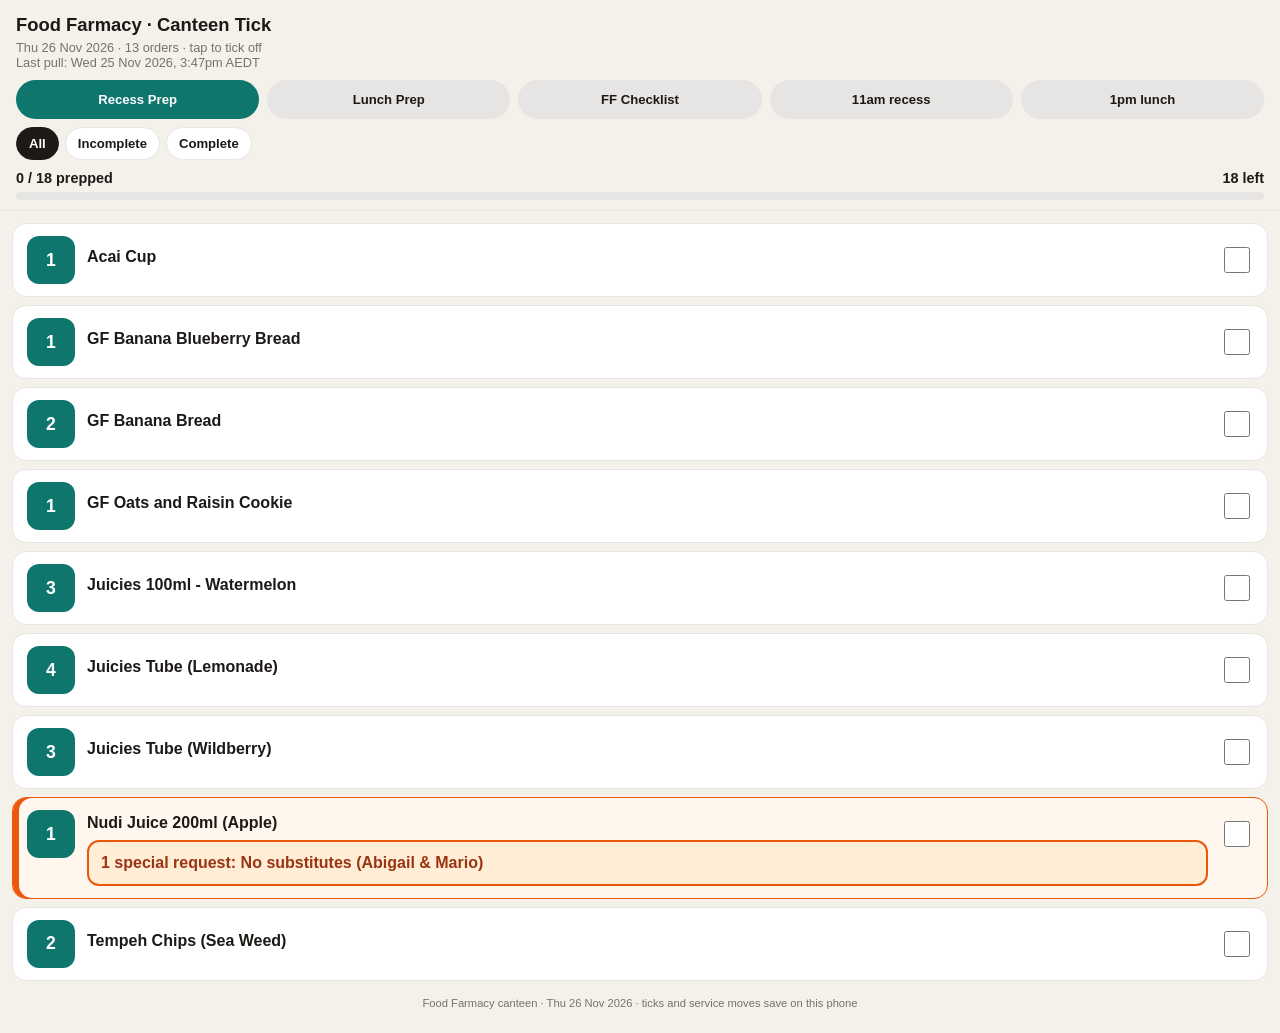
==== commit c147ac44: "Publish the Thu 26 Nov canteen board from the 25 Nov pull. Load the 13 Thursday orders (35 units), s" ====
--- a/index.html
+++ b/index.html
@@ -6,7 +6,7 @@
 <meta name="viewport" content="width=device-width, initial-scale=1, viewport-fit=cover"/>
 <meta name="apple-mobile-web-app-capable" content="yes"/>
 <meta name="apple-mobile-web-app-title" content="Canteen Tick"/>
-<title>FF Canteen Tick · 24 Sep 2026</title>
+<title>FF Canteen Tick · 26 Nov 2026</title>
 <style>
   :root {
     --bg: #f4f1ea; --card: #fff; --ink: #1c1917; --muted: #78716c;
@@ -135,6 +135,8 @@
     margin: 10px 0 4px; font-size: 1.35rem; font-weight: 800; letter-spacing: -0.02em;
   }
   #reportPage .report-date { color: var(--muted); font-size: 0.95rem; margin-bottom: 14px; }
+  #reportPage h2 { font-size: 1.05rem; margin: 4px 0 10px; }
+  .request-entry .note { font-weight: 800; color: #9a3412; border-color: #ea580c; font-size: 1rem; }
   #reportPage .report-empty {
     background: var(--card); border: 1px dashed var(--line); border-radius: 14px;
     padding: 28px 16px; text-align: center; color: var(--muted);
@@ -149,8 +151,6 @@
     margin-top: 10px; white-space: pre-wrap; line-height: 1.45;
     background: #fff7ed; border: 1px solid #fdba74; border-radius: 10px; padding: 10px 12px;
   }
-  #reportPage h2 { font-size: 1.05rem; margin: 4px 0 10px; }
-  .request-entry .note { font-weight: 800; color: #9a3412; border-color: #ea580c; font-size: 1rem; }
   .report-actions { display: flex; gap: 8px; margin-top: 14px; flex-wrap: wrap; }
   .report-actions button {
     flex: 1; min-width: 120px; padding: 12px; border-radius: 10px; border: none;
@@ -219,6 +219,10 @@
   .prep-name { font-weight: 700; font-size: 1rem; display: block; padding-top: 12px; }
   .prep-row.has-request .prep-name { padding-top: 4px; }
   .prep-row input[type=checkbox] { width: 26px; height: 26px; margin-top: 11px; accent-color: var(--accent); flex-shrink: 0; }
+  .restock-head { font-size: 1.05rem; font-weight: 800; margin: 22px 4px 8px; }
+  .restock-row { align-items: center; }
+  .restock-row .prep-name { padding-top: 0; }
+  .restock-row input[type=checkbox] { margin-top: 0; }
   .tabs { flex-wrap: wrap; }
   .tab { font-size: 0.82rem; }
   /* Five tabs: on phones, prep + checklist on the first row, handout on the second. */
@@ -281,7 +285,7 @@
 <body>
 <header class="tick-chrome">
   <h1>Food Farmacy · Canteen Tick</h1>
-  <div class="sub">Thu 19 Nov 2026 · 10 orders · tap to tick off<br><span id="lastPull"></span></div>
+  <div class="sub">Thu 26 Nov 2026 · 13 orders · tap to tick off<br><span id="lastPull"></span></div>
   <div class="tabs">
     <button class="tab active" data-view="prep-recess" type="button">Recess Prep</button>
     <button class="tab" data-view="prep-lunch" type="button">Lunch Prep</button>
@@ -305,7 +309,7 @@
   <button type="button" id="btnReport">Generate observation report</button>
 </header>
 <main id="list"></main>
-<footer class="tick-footer">Food Farmacy canteen · Thu 24 Sep 2026 · ticks and service moves save on this phone</footer>
+<footer class="tick-footer">Food Farmacy canteen · Thu 26 Nov 2026 · ticks and service moves save on this phone</footer>
 
 <section id="reportPage" aria-label="Observations report">
   <div class="report-top">
@@ -331,18 +335,17 @@
 </div>
 
 <script>
-const STORAGE_KEY = 'ff-canteen-tick-2026-11-18-v1';
-const LAST_PULL = 'Wed 18 Nov 2026, 12:30pm AEDT'; // update on every Bopple pull
+const STORAGE_KEY = 'ff-canteen-tick-2026-11-26-v1';
+const LAST_PULL = 'Wed 25 Nov 2026, 3:47pm AEDT'; // update on every Bopple pull
 // FF Checklist ticks live in this same object as "checklist:<item name>".
 // Bump STORAGE_KEY each new pull so old ticks reset.
 // Service for a line: explicit "lunch"/"recess" in that line's notes wins, then the
 // product default (snacks → recess, everything else → lunch). Order notes are
-// ignored for service so "School Lunch Order" does not move every item.
-// Future pulls should store lineNotes/orderNotes and call assignService — do not
-// hard-code service from the product list alone.
-// Display is separate from service. lineRequest/orderRequest surface an instruction
-// (the full original note). A note that is only a child's name and/or recess/lunch
-// stays off the cards: the child tag and the service split already show that.
+// ignored for service. Future pulls should store lineNotes/orderNotes and call
+// assignService — do not hard-code service from the product list alone.
+// Display is separate from service. A note is a staff instruction when it says
+// something besides who the food is for and which service it is. Name-only and
+// recess/lunch notes stay off the cards. The full original wording is shown.
 function explicitService(text){
   if (!text) return null;
   const s = String(text).toLowerCase();
@@ -367,8 +370,7 @@
 function assignService(name, lineNotes, orderNotes){
   return explicitService(lineNotes) || productDefaultService(name); // order-level notes never override
 }
-// Words that identify who/where/which service, not how to make or hand out the food.
-// Kept short on purpose: any other word means the whole note is shown to staff.
+// Words that identify who or which service, not how to make or hand out the food.
 const IDENTITY_WORDS = new Set(['recess','lunch','for','and','the','a','an','of','to','my','our','order','orders','canteen','toronto','tas','kindy','kinder','kindergarten','class','grade','year','prep','school','adventist','primary']);
 function nameTokens(){
   const bag = new Set();
@@ -398,8 +400,6 @@
 function orderRequest(person){
   const note = String(person && person.orderNotes || '').trim();
   if (!note) return '';
-  // Handout passes a service slice; classify against the full order so a
-  // sibling's name still counts as identity on the other service.
   const source = (typeof PEOPLE !== 'undefined' && PEOPLE.find(p => p.id === person.id)) || person;
   const kids = (source.items || []).map(i => i.child);
   const bag = nameTokens(source.name, source.parent, person.name, person.parent, ...kids);
@@ -412,9 +412,7 @@
   else row.requests.push({ kind, text, who, qty });
 }
 function formatRequestFlag(r){
-  if (r.kind === 'order') {
-    return `Order note: ${r.text} (${r.who})`;
-  }
+  if (r.kind === 'order') return `Order note: ${r.text} (${r.who})`;
   const prefix = r.qty === 1 ? '1 special request' : `${r.qty} special requests`;
   return `${prefix}: ${r.text} (${r.who})`;
 }
@@ -466,53 +464,63 @@
   }
 }
 const PEOPLE = [
-  { id:'26804836', orderId:'26804836', dockets:['dockets/26804836.svg'], name:"Ariana & Emilia", parent:"Natasha Curnow", pickup:"Thu 19 11:00am", orderNotes:"Ariana and Emilia Curnow TAS Canteen order", items:[
-    { id:"26804836-acai-cup-0", qty:1, name:"Acai Cup", lineNotes:"Ariana recess", child:"Ariana" },
-    { id:"26804836-gf-buckwheat-choc-chip-cookie-1", qty:1, name:"GF Buckwheat Choc Chip Cookie", lineNotes:"Emilia recess", child:"Emilia" },
-    { id:"26804836-juicies-tube-lemonade-2", qty:1, name:"Juicies Tube (Lemonade)", lineNotes:"Emilia lunch", child:"Emilia" },
-    { id:"26804836-pasta-napolitana-sauce-whole-wheat-3", qty:1, name:"Pasta & Napolitana Sauce (Whole Wheat)", lineNotes:"Ariana lunch", child:"Ariana" },
-  ]},
-  { id:'26802454', orderId:'26802454', dockets:['dockets/26802454.svg'], name:"Oscar Roki", parent:"Luke Roki", pickup:"Thu 19 11:15am", orderNotes:"Oscar Roki", items:[
-    { id:"26802454-juicies-tube-wildberry-0", qty:1, name:"Juicies Tube (Wildberry)", lineNotes:"Oscar Roki", child:"Oscar" },
-  ]},
-  { id:'26799864', orderId:'26799864', dockets:['dockets/26799864.svg'], name:"Hannah Deves", parent:"Alexis Deves", pickup:"Thu 19 10:00am", orderNotes:"Hannah Deves- Toronto", items:[
-    { id:"26799864-juicies-tube-lemonade-0", qty:1, name:"Juicies Tube (Lemonade)", lineNotes:"Hannah Deves - Toronto" },
-    { id:"26799864-sausage-roll-1", qty:1, name:"Sausage Roll", lineNotes:"Hannah Deves - Toronto" },
-  ]},
-  { id:'26799378', orderId:'26799378', dockets:['dockets/26799378.svg'], name:"Debra Clarke (teacher)", parent:"Debra Clarke (teacher, for herself)", pickup:"Thu 19 1:00pm", orderNotes:"This is actually for the Toronto School Lunch Order - I won't be picking it up from the Restaurant.", items:[
-    { id:"26799378-nacho-bowl-0", qty:1, name:"Nacho Bowl" },
-  ]},
-  { id:'26799237', orderId:'26799237', dockets:['dockets/26799237.svg'], name:"Tiana & Zion", parent:"Letitia Campbell", pickup:"Thu 19 11:00am", items:[
-    { id:"26799237-juicies-tube-lemonade-0", qty:1, name:"Juicies Tube (Lemonade)" },
-    { id:"26799237-juicies-tube-wildberry-1", qty:1, name:"Juicies Tube (Wildberry)" },
-    { id:"26799237-refried-beans-toastie-2", qty:1, name:"Refried Beans Toastie" },
-    { id:"26799237-sausage-roll-3", qty:2, name:"Sausage Roll" },
-  ]},
-  { id:'26798940', orderId:'26798940', dockets:['dockets/26798940.svg'], name:"Hannah & Koen", parent:"Bronwyn Stafford", pickup:"Thu 19 10:30am", orderNotes:"Stafford", items:[
-    { id:"26798940-acai-cup-0", qty:1, name:"Acai Cup", lineNotes:"Koen lunch", child:"Koen" },
-    { id:"26798940-gf-banana-bread-1", qty:1, name:"GF Banana Bread", lineNotes:"Koen for recess", child:"Koen" },
-    { id:"26798940-juicies-tube-wildberry-2", qty:2, name:"Juicies Tube (Wildberry)", lineNotes:"Hannah and Koen for recess", child:"Hannah & Koen" },
-    { id:"26798940-pies-creamy-mushroom-3", qty:1, name:"Pies (Creamy Mushroom)", lineNotes:"Hannah", child:"Hannah" },
-  ]},
-  { id:'26798729', orderId:'26798729', dockets:['dockets/26798729.svg'], name:"Chloe & Matthias", parent:"Karina Mora", pickup:"Thu 19 10:00am", items:[
-    { id:"26798729-gf-banana-blueberry-bread-0", qty:1, name:"GF Banana Blueberry Bread", child:"Chloe" },
-    { id:"26798729-gf-banana-bread-1", qty:1, name:"GF Banana Bread", child:"Chloe" },
-    { id:"26798729-sausage-roll-2", qty:1, name:"Sausage Roll", child:"Chloe" },
-  ]},
-  { id:'26798075', orderId:'26798075', dockets:['dockets/26798075.svg'], name:"Eloise & Grace", parent:"Melissa Whitson", pickup:"Thu 19 11:00am", items:[
-    { id:"26798075-acai-cup-0", qty:1, name:"Acai Cup", lineNotes:"No granola please" },
-    { id:"26798075-juicies-tube-wildberry-1", qty:1, name:"Juicies Tube (Wildberry)" },
-    { id:"26798075-loco-love-chewy-caramel-2", qty:1, name:"Loco Love (Chewy Caramel)" },
-    { id:"26798075-pasta-napolitana-sauce-whole-wheat-3", qty:1, name:"Pasta & Napolitana Sauce (Whole Wheat)" },
-  ]},
-  { id:'26794319', orderId:'26794319', dockets:['dockets/26794319.svg'], name:"Luca Venturi", parent:"Mariana Venturi", pickup:"Thu 19 1:00pm", orderNotes:"Luca Venturi", items:[
-    { id:"26794319-chia-berry-cup-200ml-0", qty:1, name:"Chia Berry Cup 200ml", child:"Luca" },
-  ]},
-  { id:'26787018', orderId:'26787018', dockets:['dockets/26787018.svg'], name:"Abigail & Mario", parent:"Karin Gonzalez", pickup:"Thu 19 12:00pm", items:[
-    { id:"26787018-gf-oats-and-raisin-cookie-0", qty:1, name:"GF Oats and Raisin Cookie", lineNotes:"Abigail P", child:"Abigail" },
-    { id:"26787018-pasta-napolitana-sauce-whole-wheat-1", qty:1, name:"Pasta & Napolitana Sauce (Whole Wheat)", lineNotes:"Abigail P", child:"Abigail" },
-    { id:"26787018-pasta-napolitana-sauce-whole-wheat-2", qty:1, name:"Pasta & Napolitana Sauce (Whole Wheat)", lineNotes:"No sauce only oil and salt please Mario P", child:"Mario" },
-    { id:"26787018-gluten-free-banana-bread-plain-3", qty:1, name:"Gluten-free Banana Bread (Plain)", lineNotes:"Mario", child:"Mario" },
+  { id:'26931081', orderId:'26931081', dockets:['dockets/26931081.svg'], name:"Diane Lapuz Hope", parent:"Diane Lapuz Hope (staff complimentary)", pickup:"Thu 26 9:00am", items:[
+    { id:"26931081-juicies-tube-lemonade-0", qty:1, name:"Juicies Tube (Lemonade)" },
+    { id:"26931081-pasta-napolitana-sauce-whole-wheat-1", qty:1, name:"Pasta & Napolitana Sauce (Whole Wheat)" },
+  ]},
+  { id:'26932659', orderId:'26932659', dockets:['dockets/26932659.svg'], name:"Maja Rees", parent:"Joel Rees", pickup:"Thu 26 9:00am", items:[
+    { id:"26932659-juicies-100ml-watermelon-0", qty:1, name:"Juicies 100ml - Watermelon", child:"Maja" },
+    { id:"26932659-pies-peppersteak-1", qty:1, name:"Pies (Peppersteak)", child:"Maja" },
+  ]},
+  { id:'26933626', orderId:'26933626', dockets:['dockets/26933626.svg'], name:"Haon & Paul", parent:"JaeDeok Yu", pickup:"Thu 26 10:00am", items:[
+    { id:"26933626-nacho-bowl-0", qty:1, name:"Nacho Bowl" },
+  ]},
+  { id:'26934296', orderId:'26934296', dockets:['dockets/26934296.svg'], name:"Chloe & Matthias", parent:"Karina Mora", pickup:"Thu 26 10:00am", items:[
+    { id:"26934296-gf-banana-blueberry-bread-0", qty:1, name:"GF Banana Blueberry Bread" },
+    { id:"26934296-gf-banana-bread-1", qty:1, name:"GF Banana Bread" },
+    { id:"26934296-sausage-roll-2", qty:1, name:"Sausage Roll" },
+  ]},
+  { id:'26937662', orderId:'26937662', dockets:['dockets/26937662.svg'], name:"Hannah Deves", parent:"Alexis Deves", pickup:"Thu 26 10:00am", orderNotes:"Hannah Deves - Toronto", items:[
+    { id:"26937662-juicies-tube-lemonade-0", qty:1, name:"Juicies Tube (Lemonade)", lineNotes:"Hannah Deves - Toronto", child:"Hannah" },
+    { id:"26937662-sausage-roll-1", qty:1, name:"Sausage Roll", lineNotes:"Hannah Deves - Toronto", child:"Hannah" },
+  ]},
+  { id:'26934171', orderId:'26934171', dockets:['dockets/26934171.svg'], name:"ASMITRA MUSK", parent:"ASMITRA MUSK", pickup:"Thu 26 10:15am", items:[
+    { id:"26934171-juicies-100ml-watermelon-0", qty:2, name:"Juicies 100ml - Watermelon" },
+    { id:"26934171-sausage-roll-1", qty:1, name:"Sausage Roll" },
+    { id:"26934171-tempeh-chips-sea-weed-2", qty:1, name:"Tempeh Chips (Sea Weed)" },
+  ]},
+  { id:'26932848', orderId:'26932848', dockets:['dockets/26932848.svg'], name:"Hannah & Koen", parent:"Bronwyn Stafford", pickup:"Thu 26 10:30am", orderNotes:"Stafford", items:[
+    { id:"26932848-acai-cup-0", qty:1, name:"Acai Cup", lineNotes:"Koen lunch", child:"Koen" },
+    { id:"26932848-juicies-tube-wildberry-1-hannah", qty:1, name:"Juicies Tube (Wildberry)", lineNotes:"Hannah and Koen for recess", child:"Hannah" },
+    { id:"26932848-juicies-tube-wildberry-1-koen", qty:1, name:"Juicies Tube (Wildberry)", lineNotes:"Hannah and Koen for recess", child:"Koen" },
+    { id:"26932848-pies-creamy-mushroom-2", qty:1, name:"Pies (Creamy Mushroom)", lineNotes:"Hannah", child:"Hannah" },
+    { id:"26932848-tempeh-chips-sea-weed-3", qty:1, name:"Tempeh Chips (Sea Weed)", lineNotes:"Hannah", child:"Hannah" },
+  ]},
+  { id:'26934975', orderId:'26934975', dockets:['dockets/26934975.svg'], name:"Indi & Denali", parent:"Claudia Sheppard", pickup:"Thu 26 11:00am", items:[
+    { id:"26934975-nacho-bowl-0", qty:1, name:"Nacho Bowl", lineNotes:"Indi", child:"Indi" },
+    { id:"26934975-sausage-roll-1", qty:1, name:"Sausage Roll", lineNotes:"Denali", child:"Denali" },
+  ]},
+  { id:'26943032', orderId:'26943032', dockets:['dockets/26943032.svg'], name:"Ariana", parent:"Natasha Curnow", pickup:"Thu 26 11:00am", orderNotes:"Ariana Curnow TAS canteen order", items:[
+    { id:"26943032-acai-cup-0", qty:1, name:"Acai Cup", lineNotes:"Ariana recess", child:"Ariana" },
+    { id:"26943032-pasta-napolitana-sauce-whole-wheat-1", qty:1, name:"Pasta & Napolitana Sauce (Whole Wheat)", lineNotes:"Ariana lunch", child:"Ariana" },
+  ]},
+  { id:'26944617', orderId:'26944617', dockets:['dockets/26944617.svg'], name:"Tiana & Zion", parent:"Letitia Campbell", pickup:"Thu 26 11:00am", items:[
+    { id:"26944617-juicies-tube-lemonade-0", qty:2, name:"Juicies Tube (Lemonade)" },
+    { id:"26944617-pies-creamy-mushroom-1", qty:1, name:"Pies (Creamy Mushroom)" },
+    { id:"26944617-sausage-roll-2", qty:2, name:"Sausage Roll" },
+  ]},
+  { id:'26943559', orderId:'26943559', dockets:['dockets/26943559.svg'], name:"Oscar Roki", parent:"Luke Roki", pickup:"Thu 26 12:15pm", orderNotes:"Oscar Roki", items:[
+    { id:"26943559-juicies-tube-wildberry-0", qty:1, name:"Juicies Tube (Wildberry)", lineNotes:"Oscar Roki", child:"Oscar" },
+  ]},
+  { id:'26930983', orderId:'26930983', dockets:['dockets/26930983.svg'], name:"Abigail & Mario", parent:"Karin Gonzalez", pickup:"Thu 26 12:30pm", items:[
+    { id:"26930983-gf-banana-bread-0", qty:1, name:"GF Banana Bread", lineNotes:"Mario", child:"Mario" },
+    { id:"26930983-gf-oats-and-raisin-cookie-1", qty:1, name:"GF Oats and Raisin Cookie", lineNotes:"Abi", child:"Abigail (Abi)" },
+    { id:"26930983-nudi-juice-200ml-apple-2", qty:1, name:"Nudi Juice 200ml (Apple)", lineNotes:"No substitutes" },
+    { id:"26930983-pasta-napolitana-sauce-whole-wheat-3", qty:1, name:"Pasta & Napolitana Sauce (Whole Wheat)", lineNotes:"Mario no sauce and please add salt", child:"Mario" },
+    { id:"26930983-refried-beans-toastie-4", qty:1, name:"Refried Beans Toastie", lineNotes:"Abi", child:"Abigail (Abi)" },
+  ]},
+  { id:'26930181', orderId:'26930181', dockets:['dockets/26930181.svg'], name:"Luca Venturi", parent:"Mariana Venturi", pickup:"Thu 26 1:00pm", orderNotes:"Luca Venturi", items:[
+    { id:"26930181-chia-berry-cup-200ml-0", qty:1, name:"Chia Berry Cup 200ml", child:"Luca" },
   ]},
 ];
 expandPeople(PEOPLE);
@@ -602,6 +610,31 @@
   lettuce.qty += 1;
   return [...map.values()].sort((a,b) => a.name.localeCompare(b.name));
 }
+// Buy-list rows on the FF Checklist. Item name only. Ticks share the weekly storage key.
+const RESTOCK_TO_BUY = [
+  'Disposable bowls',
+  'Disposable spoons',
+  'Cutlery kits',
+  'Detergent',
+  'Paper towel',
+  'Corn chips',
+  'Tomato sauce (extra)',
+  'Lettuce (extra)',
+  'Cutlery',
+  'Disposable plates',
+];
+function restockKey(name){ return 'restock:' + name; }
+function restockHtml(){
+  const rows = RESTOCK_TO_BUY.map(name => {
+    const id = restockKey(name);
+    const isDone = !!done[id];
+    return `<label class="prep-row restock-row ${isDone?'done':''}">
+      <span class="prep-body"><span class="prep-name">${escapeHtml(name)}</span></span>
+      <input type="checkbox" data-id="${escapeHtml(id)}" ${isDone?'checked':''}/>
+    </label>`;
+  }).join('');
+  return `<h2 class="restock-head">Restock to buy</h2>${rows}`;
+}
 function escapeHtml(s){ return String(s).replace(/[&<>"']/g,c=>({'&':'&amp;','<':'&lt;','>':'&gt;','"':'&quot;',"'":'&#39;'}[c])); }
 function render(){
   const list=document.getElementById('list');
@@ -632,7 +665,7 @@
       list.innerHTML = `<div class="no-match">${empty}</div>`;
       return;
     }
-    list.innerHTML = rows.map(r => {
+    let html = rows.map(r => {
       const isDone = !!done[r.id];
       const flags = requestFlagsHtml(r.requests);
       return `<label class="prep-row ${isDone?'done':''}${flags?' has-request':''}">
@@ -644,6 +677,8 @@
         <input type="checkbox" data-id="${escapeHtml(r.id)}" ${isDone?'checked':''}/>
       </label>`;
     }).join('');
+    if (checklist) html += restockHtml();
+    list.innerHTML = html;
     return;
   }
 
@@ -874,7 +909,7 @@
   const blob = new Blob([text], { type: 'text/plain' });
   const a = document.createElement('a');
   a.href = URL.createObjectURL(blob);
-  a.download = 'canteen-observations-2026-09-24.txt';
+  a.download = 'canteen-observations-2026-11-26.txt';
   a.click();
   URL.revokeObjectURL(a.href);
 });
